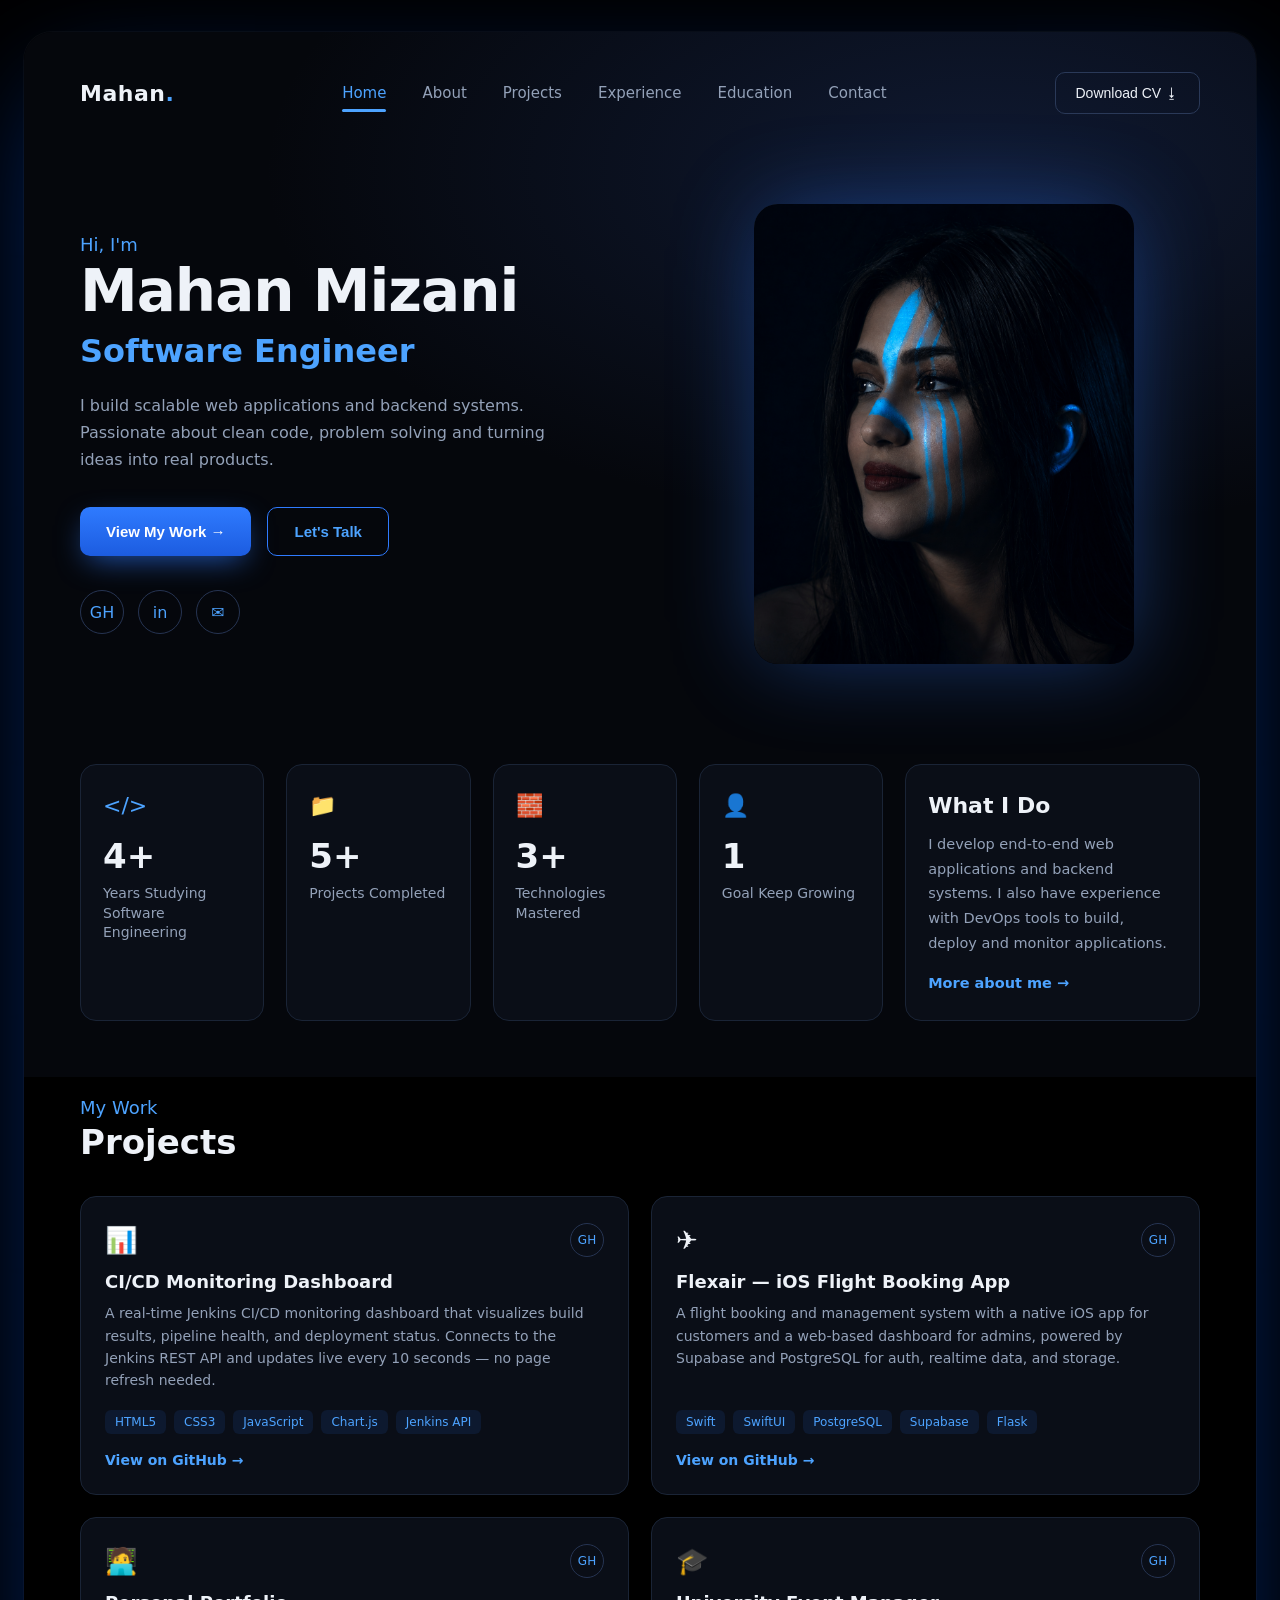
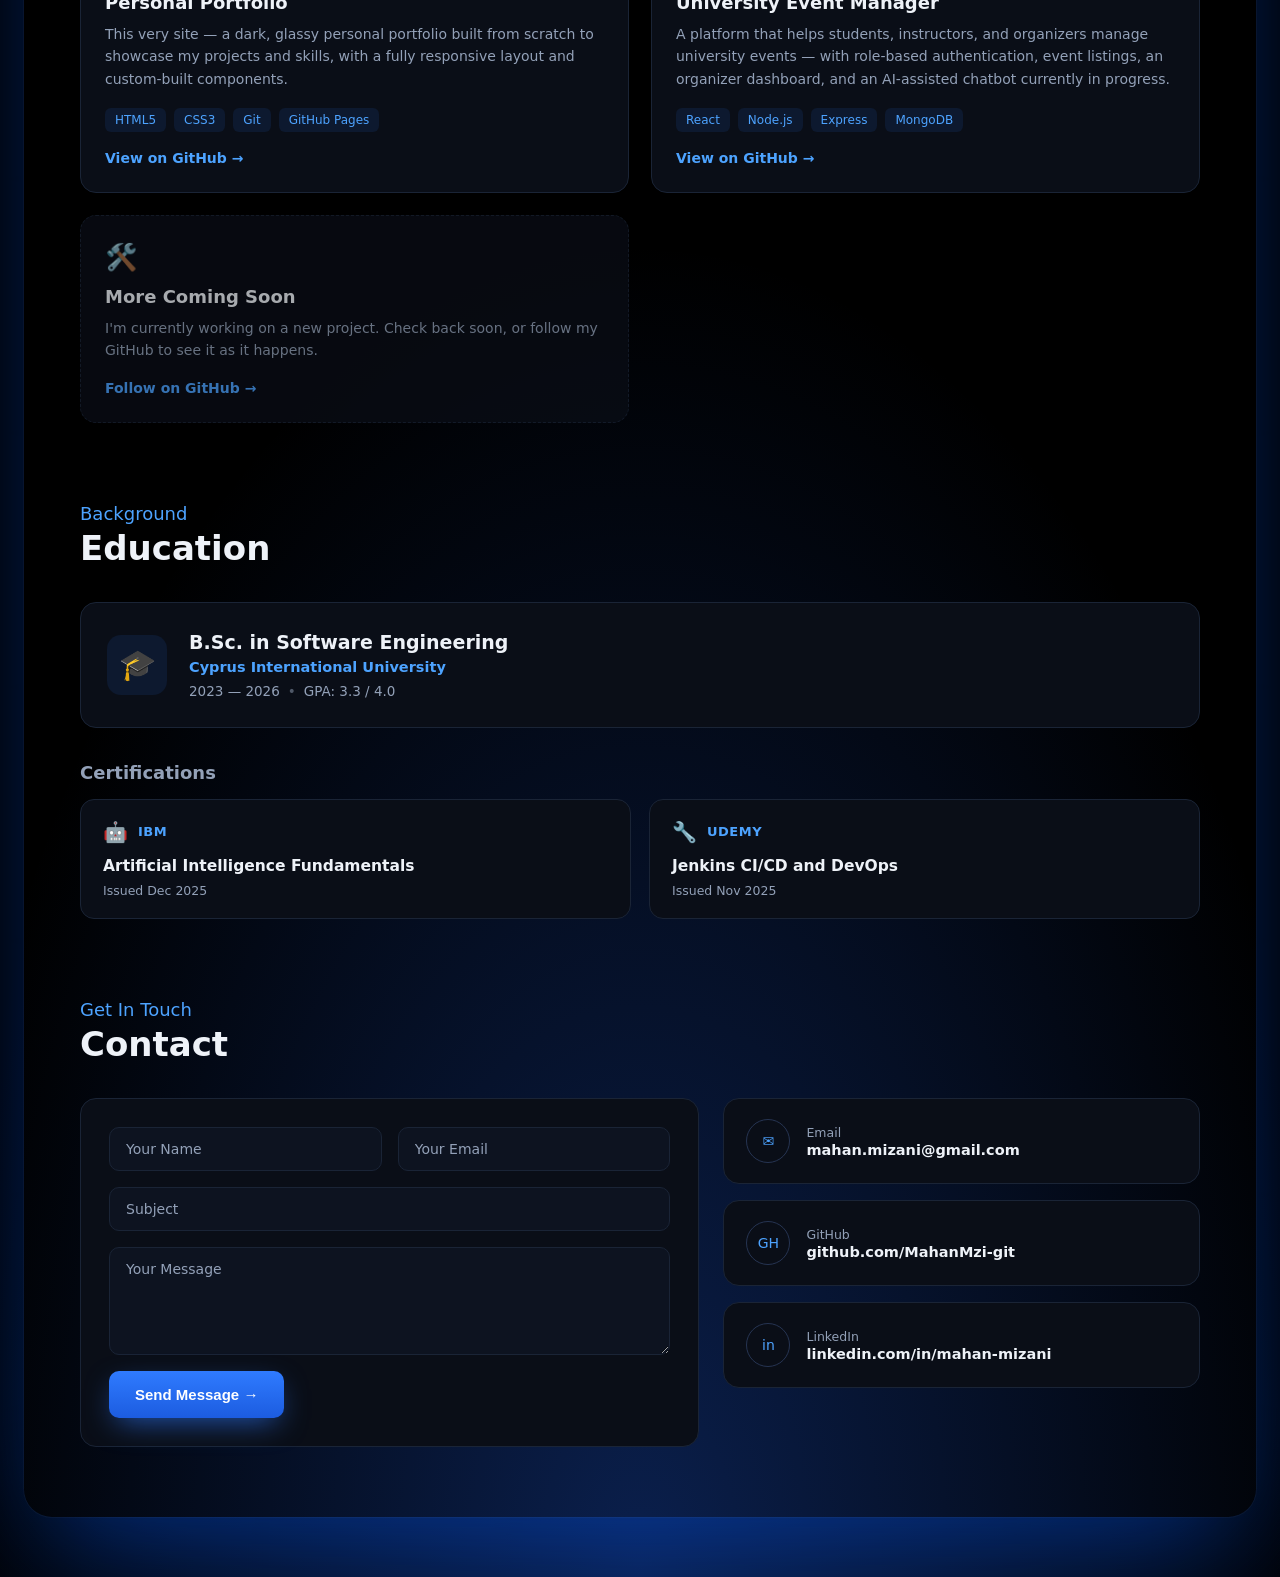
==== index.html @ f5da6cef "add profile pic to hero" ====
<!DOCTYPE html>
<html lang="en" dir="ltr">
<head>
<meta charset="UTF-8">
<meta name="viewport" content="width=device-width, initial-scale=1.0">
<title>Mahan Mizani — Software Engineer</title>
<link rel="stylesheet" href="pfstyle.css"></head>
<body>
  <div class="frame">
    <section class="hero">
      <nav>
        <div class="logo">Mahan<span class="dot">.</span></div>
        <ul class="nav-links">
          <li><a href="#home" class="active">Home</a></li>
          <li><a href="#about">About</a></li>
          <li><a href="#projects">Projects</a></li>
          <li><a href="#experience">Experience</a></li>
          <li><a href="#education">Education</a></li>
          <li><a href="#contact">Contact</a></li>
        </ul>
        <button class="cv-btn">Download CV ⭳</button>
      </nav>

      <div class="hero-grid">
        <div>
          <p class="eyebrow">Hi, I'm</p>
          <h1 class="name">Mahan Mizani</h1>
          <h2 class="role">Software Engineer</h2>
          <p class="intro">I build scalable web applications and backend systems. Passionate about clean code, problem solving and turning ideas into real products.</p>
          <div class="cta-row">
            <button class="btn-primary">View My Work →</button>
            <button class="btn-secondary">Let's Talk</button>
          </div>
          <div class="social-row">
            <a href="#" title="GitHub">GH</a>
            <a href="#" title="LinkedIn">in</a>
            <a href="#" title="Email">✉</a>
          </div>
        </div>

        <div class="portrait-wrap">
          <div class="portrait">
            <img src="mahan-pic.png" alt="Mahan Mizani">
          </div>
        </div>

      </div>
    </section>
    <section class="stats-section">
      <div class="stat-card">
        <div class="stat-icon">&lt;/&gt;</div>
        <div class="stat-number">4+</div>
        <div class="stat-label">Years Studying Software Engineering</div>
      </div>
      <div class="stat-card">
        <div class="stat-icon">📁</div>
        <div class="stat-number">5+</div>
        <div class="stat-label">Projects Completed</div>
      </div>
      <div class="stat-card">
        <div class="stat-icon">🧱</div>
        <div class="stat-number">3+</div>
        <div class="stat-label">Technologies Mastered</div>
      </div>
      <div class="stat-card">
        <div class="stat-icon">👤</div>
        <div class="stat-number">1</div>
        <div class="stat-label">Goal Keep Growing</div>
      </div>
      <div class="what-card">
        <h3>What I Do</h3>
        <p>I develop end-to-end web applications and backend systems. I also have experience with DevOps tools to build, deploy and monitor applications.</p>
        <a href="#about">More about me →</a>
      </div>
    </section>

    <section class="projects-section" id="projects">
      <div class="section-heading">
        <p class="eyebrow">My Work</p>
        <h2>Projects</h2>
      </div>

      <div class="projects-grid">

        <div class="project-card">
          <div class="project-top">
            <span class="project-icon">📊</span>
            <div class="project-links">
              <a href="https://github.com/MahanMzi-git/CI-CD-monitoring-dashboard" target="_blank" title="GitHub Repo">GH</a>
            </div>
          </div>
          <h3>CI/CD Monitoring Dashboard</h3>
          <p>A real-time Jenkins CI/CD monitoring dashboard that visualizes build results, pipeline health, and deployment status. Connects to the Jenkins REST API and updates live every 10 seconds — no page refresh needed.</p>
          <div class="tech-tags">
            <span>HTML5</span>
            <span>CSS3</span>
            <span>JavaScript</span>
            <span>Chart.js</span>
            <span>Jenkins API</span>
          </div>
          <a class="project-link" href="https://github.com/MahanMzi-git/CI-CD-monitoring-dashboard" target="_blank">View on GitHub →</a>
        </div>

        <div class="project-card">
          <div class="project-top">
            <span class="project-icon">✈️</span>
            <div class="project-links">
              <a href="https://github.com/frimoss/flexair-ios" target="_blank" title="GitHub Repo">GH</a>
            </div>
          </div>
          <h3>Flexair — iOS Flight Booking App</h3>
          <p>A flight booking and management system with a native iOS app for customers and a web-based dashboard for admins, powered by Supabase and PostgreSQL for auth, realtime data, and storage.</p>
          <div class="tech-tags">
            <span>Swift</span>
            <span>SwiftUI</span>
            <span>PostgreSQL</span>
            <span>Supabase</span>
            <span>Flask</span>
          </div>
          <a class="project-link" href="https://github.com/frimoss/flexair-ios" target="_blank">View on GitHub →</a>
        </div>

        <div class="project-card">
          <div class="project-top">
            <span class="project-icon">🧑‍💻</span>
            <div class="project-links">
              <a href="https://github.com/MahanMzi-git/portfolio" target="_blank" title="GitHub Repo">GH</a>
            </div>
          </div>
          <h3>Personal Portfolio</h3>
          <p>This very site — a dark, glassy personal portfolio built from scratch to showcase my projects and skills, with a fully responsive layout and custom-built components.</p>
          <div class="tech-tags">
            <span>HTML5</span>
            <span>CSS3</span>
            <span>Git</span>
            <span>GitHub Pages</span>
          </div>
          <a class="project-link" href="https://github.com/MahanMzi-git/portfolio" target="_blank">View on GitHub →</a>
        </div>

        <div class="project-card">
          <div class="project-top">
            <span class="project-icon">🎓</span>
            <div class="project-links">
              <a href="https://github.com/Neginadg/university-event-manager" target="_blank" title="GitHub Repo">GH</a>
            </div>
          </div>
          <h3>University Event Manager</h3>
          <p>A platform that helps students, instructors, and organizers manage university events — with role-based authentication, event listings, an organizer dashboard, and an AI-assisted chatbot currently in progress.</p>
          <div class="tech-tags">
            <span>React</span>
            <span>Node.js</span>
            <span>Express</span>
            <span>MongoDB</span>
          </div>
          <a class="project-link" href="https://github.com/Neginadg/university-event-manager" target="_blank">View on GitHub →</a>
        </div>

        <div class="project-card project-card-empty">
          <div class="project-top">
            <span class="project-icon">🛠️</span>
          </div>
          <h3>More Coming Soon</h3>
          <p>I'm currently working on a new project. Check back soon, or follow my GitHub to see it as it happens.</p>
          <a class="project-link" href="https://github.com/MahanMzi-git" target="_blank">Follow on GitHub →</a>
        </div>

      </div>
    </section>

    <section class="education-section" id="education">
      <div class="section-heading">
        <p class="eyebrow">Background</p>
        <h2>Education</h2>
      </div>

      <div class="edu-degree-card">
        <div class="edu-degree-icon">🎓</div>
        <div class="edu-degree-info">
          <h3>B.Sc. in Software Engineering</h3>
          <p class="edu-school">Cyprus International University</p>
          <div class="edu-meta">
            <span>2023 — 2026</span>
            <span class="edu-dot">•</span>
            <span>GPA: 3.3 / 4.0</span>
          </div>
        </div>
      </div>

      <h3 class="cert-heading">Certifications</h3>
      <div class="cert-grid">

        <a class="cert-card" href="https://www.credly.com/badges/a3f6d63c-a4c2-4672-b93e-69265803012b" target="_blank">
          <div class="cert-top">
            <span class="cert-icon">🤖</span>
            <span class="cert-issuer">IBM</span>
          </div>
          <h4>Artificial Intelligence Fundamentals</h4>
          <p class="cert-date">Issued Dec 2025</p>
        </a>

        <a class="cert-card" href="https://www.udemy.com/certificate/UC-9dd2ca29-bd3f-4abe-a760-454fb350500b/" target="_blank">
          <div class="cert-top">
            <span class="cert-icon">🔧</span>
            <span class="cert-issuer">Udemy</span>
          </div>
          <h4>Jenkins CI/CD and DevOps</h4>
          <p class="cert-date">Issued Nov 2025</p>
        </a>

      </div>
    </section>
    
    <section class="contact-section" id="contact">
      <div class="section-heading">
        <p class="eyebrow">Get In Touch</p>
        <h2>Contact</h2>
      </div>

      <div class="contact-grid">

        <form class="contact-form" action="https://formspree.io/f/myegwyel" method="POST">
          <div class="form-row">
            <input type="text" name="name" placeholder="Your Name" required>
            <input type="email" name="email" placeholder="Your Email" required>
          </div>
          <input type="text" name="subject" placeholder="Subject" required>
          <textarea name="message" rows="5" placeholder="Your Message" required></textarea>
          <button type="submit" class="btn-primary">Send Message →</button>
        </form>

        <div class="contact-info">
          <a class="contact-info-card" href="mailto:mahan.mizani@gmail.com">
            <span class="contact-icon">✉</span>
            <div>
              <p class="contact-label">Email</p>
              <p class="contact-value">mahan.mizani@gmail.com</p>
            </div>
          </a>

          <a class="contact-info-card" href="https://github.com/MahanMzi-git" target="_blank">
            <span class="contact-icon">GH</span>
            <div>
              <p class="contact-label">GitHub</p>
              <p class="contact-value">github.com/MahanMzi-git</p>
            </div>
          </a>

          <a class="contact-info-card" href="https://www.linkedin.com/in/mahan-mizani-180486149" target="_blank">
            <span class="contact-icon">in</span>
            <div>
              <p class="contact-label">LinkedIn</p>
              <p class="contact-value">linkedin.com/in/mahan-mizani</p>
            </div>
          </a>
        </div>

      </div>
    </section>

  </div>
</body>
</html>
---- pfstyle.css ----
:root{
  --bg:#05070c;
  --panel:#0a0e17;
  --panel-border:#1a2436;
  --blue:#2f7bff;
  --blue-bright:#4da3ff;
  --text:#eef2f8;
  --muted:#93a1b8;
}
*{box-sizing:border-box; margin:0; padding:0;}
html,body{background:#000; color:var(--text); font-family:'Segoe UI', system-ui, -apple-system, sans-serif;}

body{
  padding: 32px 24px 60px;
  background: radial-gradient(ellipse 80% 60% at 50% 100%, rgba(30,90,220,0.35), transparent 70%);
}

.frame{
  max-width: 1400px;
  margin: 0 auto;
  border-radius: 28px;
  overflow: hidden;
  box-shadow: 0 0 0 1px rgba(255,255,255,0.03), 0 40px 120px -20px rgba(0, 90, 255, 0.45);
}

.hero{
  background: radial-gradient(1200px 600px at 78% 20%, rgba(35,60,120,0.35), transparent 60%), #05070c;
  position: relative;
  padding: 40px 56px 64px;
}

nav{
  display:flex;
  align-items:center;
  justify-content:space-between;
  margin-bottom: 90px;
  flex-wrap: wrap;
  gap: 20px;
}

.logo{ font-size: 22px; font-weight: 700; letter-spacing: 0.5px; }
.logo .dot{ color: var(--blue-bright); }

.nav-links{
  display:flex;
  gap: 36px;
  list-style:none;
  color: var(--muted);
  font-size: 15px;
}
.nav-links a{
  color: inherit;
  text-decoration:none;
  position:relative;
  padding-bottom: 10px;
  transition: color .2s ease;
}
.nav-links a:hover{ color: var(--text); }
.nav-links a.active{ color: var(--blue-bright); }
.nav-links a.active::after{
  content:"";
  position:absolute;
  left:0; right:0; bottom:0;
  height: 3px;
  border-radius: 2px;
  background: var(--blue-bright);
}

.cv-btn{
  display:flex; align-items:center; gap:8px;
  background: transparent;
  border: 1px solid #2a3958;
  color: var(--text);
  padding: 12px 20px;
  border-radius: 10px;
  font-size: 14px;
  cursor:pointer;
  transition: border-color .2s ease, background .2s ease;
}
.cv-btn:hover{ border-color: var(--blue-bright); background: rgba(47,123,255,0.08); }

.hero-grid{
  display:grid;
  grid-template-columns: 1.05fr 0.95fr;
  align-items:center;
  gap: 40px;
}

.eyebrow{ color: var(--blue-bright); font-size: 18px; margin-bottom: 6px; }
h1.name{ font-size: clamp(38px, 5vw, 58px); font-weight: 800; line-height: 1.05; margin-bottom: 10px; letter-spacing: -1px; }
h2.role{ font-size: clamp(24px, 3vw, 32px); font-weight: 700; color: var(--blue-bright); margin-bottom: 22px; }
p.intro{ color: var(--muted); font-size: 16px; line-height: 1.7; max-width: 480px; margin-bottom: 34px; }

.cta-row{ display:flex; gap: 16px; margin-bottom: 34px; flex-wrap: wrap; }
.btn-primary{
  display:flex; align-items:center; gap:10px;
  background: linear-gradient(180deg, #2f7bff, #1c5ce0);
  color:#fff; border:none; padding: 15px 26px; border-radius: 10px;
  font-size: 15px; font-weight:600; cursor:pointer;
  box-shadow: 0 10px 30px -8px rgba(47,123,255,0.7);
  transition: transform .15s ease;
}
.btn-primary:hover{ transform: translateY(-2px); }
.btn-secondary{
  background: transparent; border: 1px solid var(--blue); color: var(--blue-bright);
  padding: 15px 26px; border-radius: 10px; font-size: 15px; font-weight:600; cursor:pointer;
  transition: background .2s ease;
}
.btn-secondary:hover{ background: rgba(47,123,255,0.08); }

.social-row{ display:flex; gap:14px; }
.social-row a{
  width: 44px; height:44px; border-radius:50%;
  border: 1px solid #263452; display:flex; align-items:center; justify-content:center;
  color: var(--blue-bright); text-decoration:none;
  transition: border-color .2s ease, background .2s ease;
}
.social-row a:hover{ border-color: var(--blue-bright); background: rgba(47,123,255,0.1); }

.portrait-wrap{
  position:relative;
  display:flex; justify-content:center; align-items:center;
  min-height: 460px;
}
.portrait{
  position:relative;
  width: 380px; height: 460px; border-radius: 24px;
  background:
    radial-gradient(circle at 32% 30%, rgba(60,90,140,0.5), transparent 55%),
    linear-gradient(160deg, #10151f, #05070c 70%);
  overflow:hidden;
  box-shadow: 0 0 90px -10px rgba(47,123,255,0.45);
}

.neon-lines{ position:absolute; inset:0; }
.neon-lines span{
  position:absolute;
  background: var(--blue-bright);
  filter: drop-shadow(0 0 6px var(--blue-bright)) drop-shadow(0 0 14px rgba(77,163,255,0.8));
  border-radius: 3px;
  opacity:.95;
}
.neon-lines span:nth-child(1){ left:44%; top:16%; width:4px; height:230px; transform:rotate(4deg); }
.neon-lines span:nth-child(2){ left:50%; top:20%; width:3px; height:200px; transform:rotate(3deg); }
.neon-lines span:nth-child(3){ left:56%; top:24%; width:3px; height:170px; transform:rotate(2deg); }
.neon-lines span:nth-child(4){ left:30%; top:44%; width:5px; height:70px; transform:rotate(-30deg); border-radius: 6px; }
.neon-lines span:nth-child(5){ left:76%; top:34%; width:3px; height:90px; transform:rotate(6deg); }

.portrait-caption{
  position:absolute;
  bottom: 14px; left:14px; right:14px;
  font-size: 11px;
  color: var(--muted);
  text-align:center;
  opacity:.55;
}

.stats-section{
  background: #05070c;
  padding: 36px 56px 56px;
  display:grid;
  grid-template-columns: repeat(4, 1fr) 1.6fr;
  gap: 22px;
}
.stat-card, .what-card{
  background: var(--panel);
  border: 1px solid var(--panel-border);
  border-radius: 16px;
  padding: 28px 22px;
}
.stat-card{ text-align:left; }
.stat-icon{ color: var(--blue-bright); margin-bottom: 18px; font-size: 22px; }
.stat-number{ font-size: 34px; font-weight: 800; margin-bottom: 8px; }
.stat-label{ color: var(--muted); font-size: 14px; line-height: 1.4; }
.what-card h3{ font-size: 22px; margin-bottom: 14px; }
.what-card p{ color: var(--muted); font-size: 14.5px; line-height: 1.7; margin-bottom: 18px; }
.what-card a{ color: var(--blue-bright); text-decoration:none; font-size: 14.5px; font-weight:600; }

@media (max-width: 1000px){
  .stats-section{ grid-template-columns: repeat(2,1fr); }
}
@media (max-width: 560px){
  .stats-section{ grid-template-columns: 1fr 1fr; padding: 28px 20px 40px; }
}

.projects-section{
  padding: 20px 56px 60px;
}
.section-heading{ margin-bottom: 34px; }
.section-heading h2{ font-size: clamp(26px, 3vw, 34px); font-weight: 800; }
.section-heading .eyebrow{ margin-bottom: 4px; }

.projects-grid{
  display:grid;
  grid-template-columns: repeat(2, 1fr);
  gap: 22px;
}
.project-card{
  background: var(--panel);
  border: 1px solid var(--panel-border);
  border-radius: 16px;
  padding: 26px 24px;
  display:flex;
  flex-direction:column;
  transition: border-color .2s ease, transform .2s ease;
}
.project-card:hover{ border-color: var(--blue-bright); transform: translateY(-3px); }

.project-top{
  display:flex;
  align-items:center;
  justify-content:space-between;
  margin-bottom: 14px;
}
.project-icon{ font-size: 26px; }
.project-links a{
  width: 34px; height:34px; border-radius:50%;
  border: 1px solid #263452; display:flex; align-items:center; justify-content:center;
  color: var(--blue-bright); text-decoration:none; font-size: 12px;
  transition: border-color .2s ease, background .2s ease;
}
.project-links a:hover{ border-color: var(--blue-bright); background: rgba(47,123,255,0.1); }

.project-card h3{ font-size: 18px; margin-bottom: 10px; }
.project-card p{ color: var(--muted); font-size: 14px; line-height: 1.6; margin-bottom: 18px; flex-grow:1; }

.tech-tags{ display:flex; flex-wrap:wrap; gap:8px; margin-bottom: 18px; }
.tech-tags span{
  background: rgba(47,123,255,0.1);
  color: var(--blue-bright);
  font-size: 12px;
  padding: 5px 10px;
  border-radius: 6px;
}

.project-link{
  color: var(--blue-bright);
  text-decoration:none;
  font-size: 14px;
  font-weight:600;
}

.project-card-empty{
  align-items:flex-start;
  justify-content:center;
  border-style: dashed;
  opacity: .7;
}

@media (max-width: 1000px){
  .projects-grid{ grid-template-columns: 1fr; }
  .projects-section{ padding: 20px 20px 40px; }
}

.education-section{
  padding: 20px 56px 60px;
}

.edu-degree-card{
  background: var(--panel);
  border: 1px solid var(--panel-border);
  border-radius: 16px;
  padding: 28px 26px;
  display:flex;
  align-items:center;
  gap: 22px;
  margin-bottom: 34px;
  transition: border-color .2s ease;
}
.edu-degree-card:hover{ border-color: var(--blue-bright); }
.edu-degree-icon{
  font-size: 30px;
  width: 60px; height:60px;
  border-radius: 14px;
  background: rgba(47,123,255,0.1);
  display:flex; align-items:center; justify-content:center;
  flex-shrink:0;
}
.edu-degree-info h3{ font-size: 19px; margin-bottom: 6px; }
.edu-school{ color: var(--blue-bright); font-size: 14.5px; font-weight:600; margin-bottom: 8px; }
.edu-meta{ color: var(--muted); font-size: 13.5px; display:flex; align-items:center; gap:8px; }
.edu-dot{ opacity:.5; }

.cert-heading{ font-size: 18px; margin-bottom: 16px; color: var(--muted); font-weight:600; }

.cert-grid{
  display:grid;
  grid-template-columns: repeat(2, 1fr);
  gap: 18px;
}
.cert-card{
  background: var(--panel);
  border: 1px solid var(--panel-border);
  border-radius: 14px;
  padding: 20px 22px;
  text-decoration:none;
  color: var(--text);
  display:block;
  transition: border-color .2s ease, transform .2s ease;
}
.cert-card:hover{ border-color: var(--blue-bright); transform: translateY(-2px); }
.cert-top{ display:flex; align-items:center; gap:10px; margin-bottom: 12px; }
.cert-icon{ font-size: 20px; }
.cert-issuer{ color: var(--blue-bright); font-size: 13px; font-weight:700; text-transform:uppercase; letter-spacing: 0.5px; }
.cert-card h4{ font-size: 15.5px; margin-bottom: 6px; line-height:1.4; }
.cert-date{ color: var(--muted); font-size: 12.5px; }

@media (max-width: 1000px){
  .education-section{ padding: 20px 20px 40px; }
  .cert-grid{ grid-template-columns: 1fr; }
  .edu-degree-card{ flex-direction:column; text-align:center; }
}

.contact-section{
  padding: 20px 56px 70px;
}

.contact-grid{
  display:grid;
  grid-template-columns: 1.3fr 1fr;
  gap: 24px;
}

.contact-form{
  background: var(--panel);
  border: 1px solid var(--panel-border);
  border-radius: 16px;
  padding: 28px;
  display:flex;
  flex-direction:column;
  gap: 16px;
}
.form-row{ display:flex; gap: 16px; }
.contact-form input,
.contact-form textarea{
  width: 100%;
  background: #0d1320;
  border: 1px solid var(--panel-border);
  border-radius: 10px;
  padding: 13px 16px;
  color: var(--text);
  font-family: inherit;
  font-size: 14px;
  outline: none;
  transition: border-color .2s ease;
}
.contact-form input::placeholder,
.contact-form textarea::placeholder{ color: var(--muted); }
.contact-form input:focus,
.contact-form textarea:focus{ border-color: var(--blue-bright); }
.contact-form textarea{ resize: vertical; }
.contact-form .btn-primary{ align-self:flex-start; border:none; }

.contact-info{
  display:flex;
  flex-direction:column;
  gap: 16px;
}
.contact-info-card{
  background: var(--panel);
  border: 1px solid var(--panel-border);
  border-radius: 16px;
  padding: 20px 22px;
  display:flex;
  align-items:center;
  gap: 16px;
  text-decoration:none;
  color: var(--text);
  transition: border-color .2s ease, transform .2s ease;
}
.contact-info-card:hover{ border-color: var(--blue-bright); transform: translateY(-2px); }
.contact-icon{
  width: 44px; height:44px;
  border-radius:50%;
  border: 1px solid #263452;
  display:flex; align-items:center; justify-content:center;
  color: var(--blue-bright);
  font-size: 14px;
  flex-shrink:0;
}
.contact-label{ color: var(--muted); font-size: 12.5px; margin-bottom: 2px; }
.contact-value{ font-size: 14.5px; font-weight:600; }

@media (max-width: 1000px){
  .contact-section{ padding: 20px 20px 50px; }
  .contact-grid{ grid-template-columns: 1fr; }
  .form-row{ flex-direction:column; }
}

.portrait img{
  width: 100%;
  height: 100%;
  object-fit: cover;
  border-radius: 24px;
}
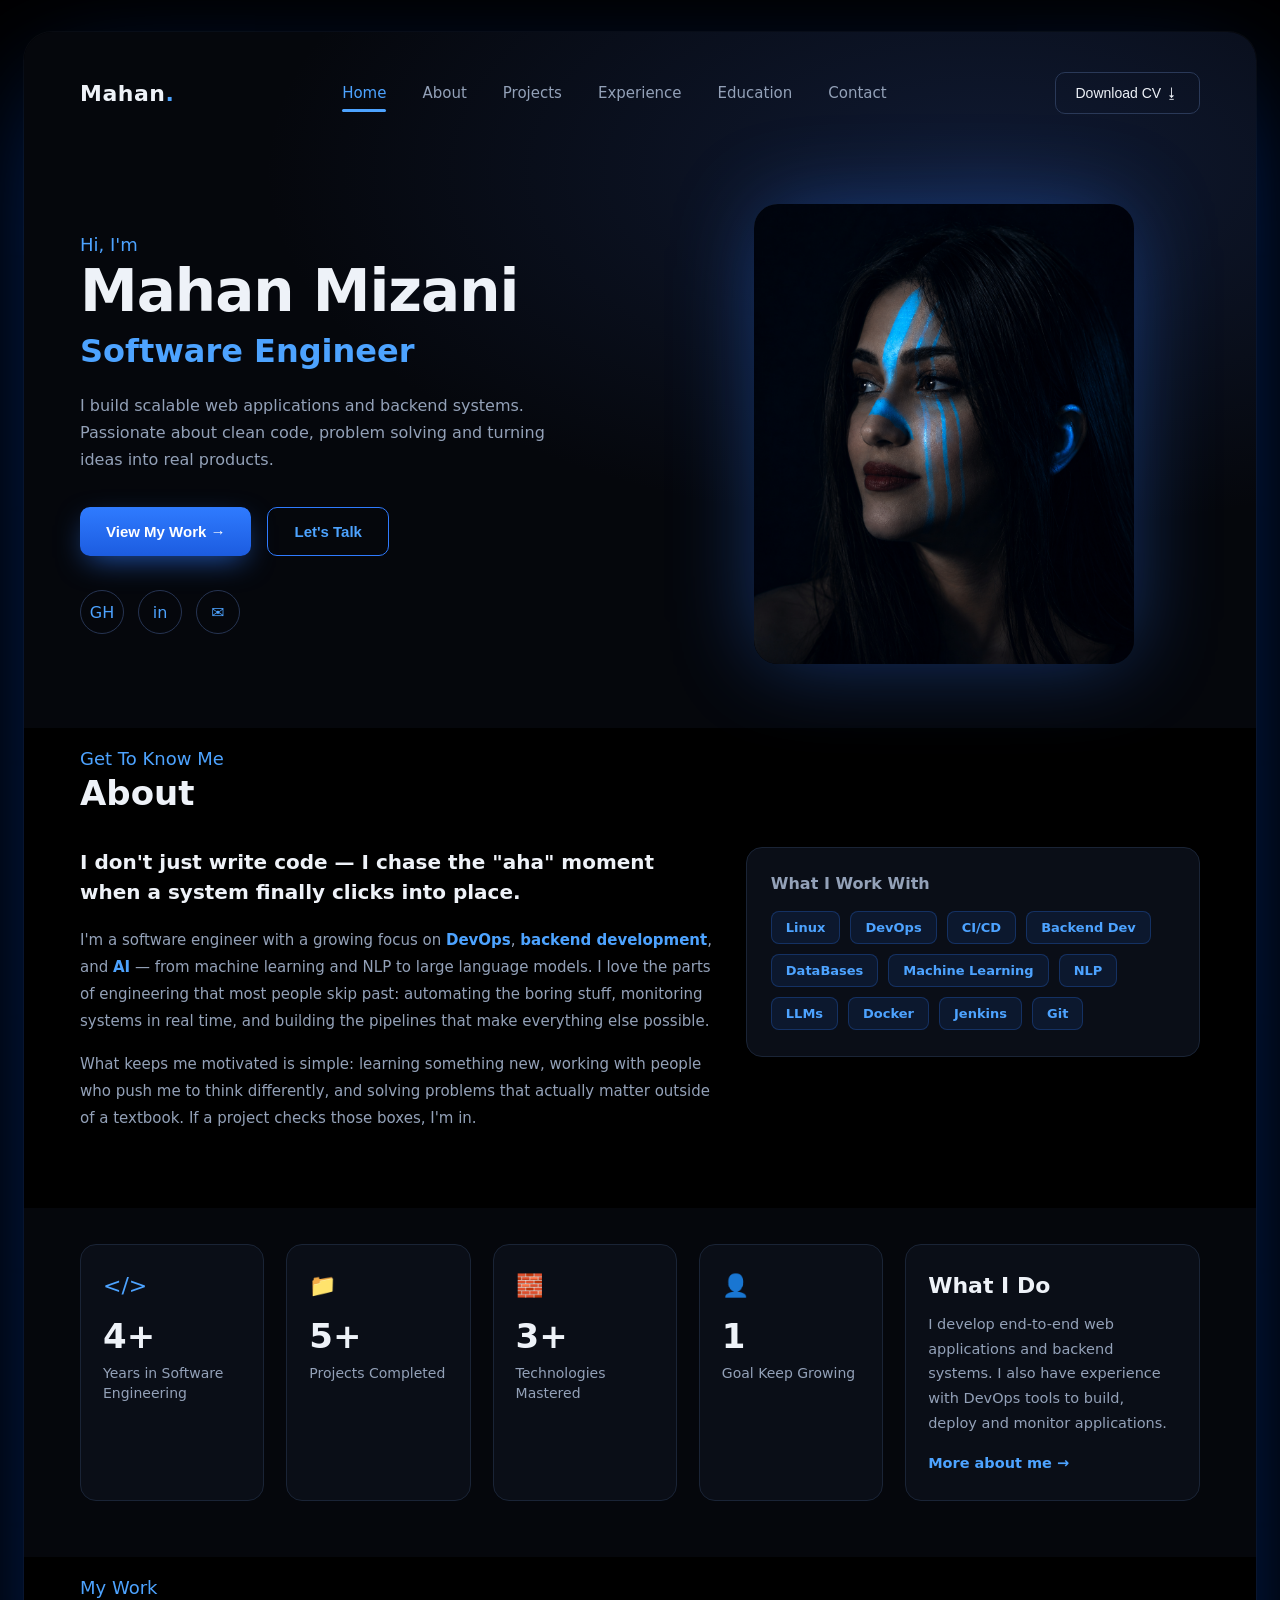
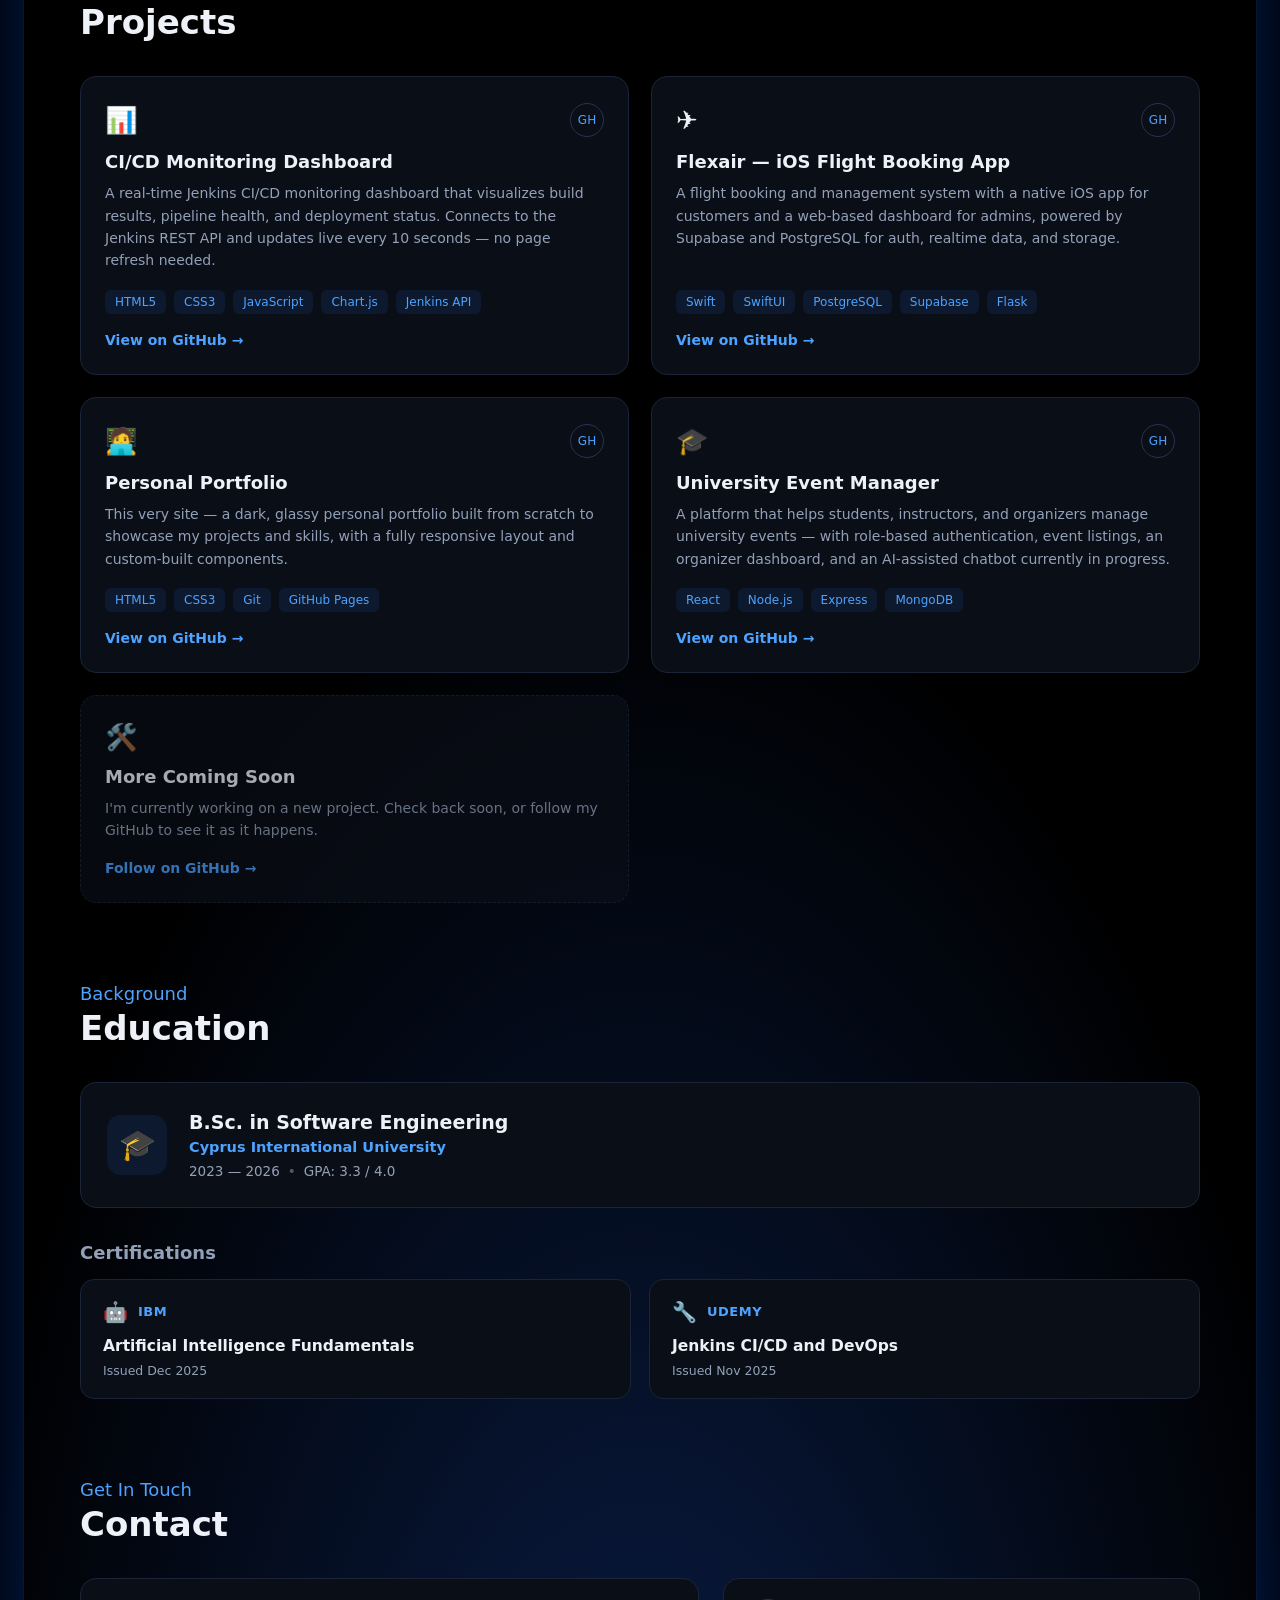
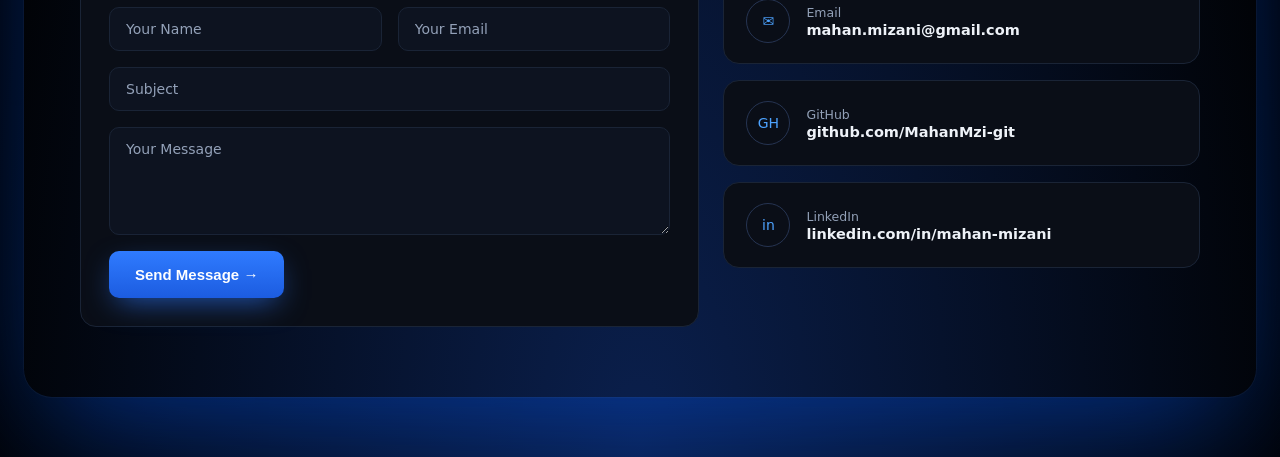
==== commit 813b1eaf: "Add about section with intro and skills" ====
--- a/index.html
+++ b/index.html
@@ -43,14 +43,46 @@
             <img src="mahan-pic.png" alt="Mahan Mizani">
           </div>
         </div>
-
-      </div>
-    </section>
+      </div>
+    </section>
+
+    <section class="about-section" id="about">
+      <div class="section-heading">
+        <p class="eyebrow">Get To Know Me</p>
+        <h2>About</h2>
+      </div>
+
+      <div class="about-grid">
+        <div class="about-text">
+          <p class="about-lead">I don't just write code — I chase the "aha" moment when a system finally clicks into place.</p>
+          <p>I'm a software engineer with a growing focus on <strong>DevOps</strong>, <strong>backend development</strong>, and <strong>AI</strong> — from machine learning and NLP to large language models. I love the parts of engineering that most people skip past: automating the boring stuff, monitoring systems in real time, and building the pipelines that make everything else possible.</p>
+          <p>What keeps me motivated is simple: learning something new, working with people who push me to think differently, and solving problems that actually matter outside of a textbook. If a project checks those boxes, I'm in.</p>
+        </div>
+
+        <div class="about-skills">
+          <h3>What I Work With</h3>
+          <div class="skills-grid">
+            <div class="skill-tag">Linux</div>
+            <div class="skill-tag">DevOps</div>
+            <div class="skill-tag">CI/CD</div>
+            <div class="skill-tag">Backend Dev</div>
+            <div class="skill-tag">DataBases</div>
+            <div class="skill-tag">Machine Learning</div>
+            <div class="skill-tag">NLP</div>
+            <div class="skill-tag">LLMs</div>
+            <div class="skill-tag">Docker</div>
+            <div class="skill-tag">Jenkins</div>
+            <div class="skill-tag">Git</div>
+          </div>
+        </div>
+      </div>
+    </section>
+
     <section class="stats-section">
       <div class="stat-card">
         <div class="stat-icon">&lt;/&gt;</div>
         <div class="stat-number">4+</div>
-        <div class="stat-label">Years Studying Software Engineering</div>
+        <div class="stat-label">Years in Software Engineering</div>
       </div>
       <div class="stat-card">
         <div class="stat-icon">📁</div>
--- a/pfstyle.css
+++ b/pfstyle.css
@@ -392,4 +392,54 @@
   height: 100%;
   object-fit: cover;
   border-radius: 24px;
+}
+
+.about-section{
+  padding: 20px 56px 60px;
+}
+
+.about-grid{
+  display:grid;
+  grid-template-columns: 1.4fr 1fr;
+  gap: 30px;
+  align-items:start;
+}
+
+.about-text .about-lead{
+  font-size: 20px;
+  font-weight: 700;
+  color: var(--text);
+  line-height: 1.5;
+  margin-bottom: 20px;
+}
+.about-text p{
+  color: var(--muted);
+  font-size: 15px;
+  line-height: 1.8;
+  margin-bottom: 16px;
+}
+.about-text strong{ color: var(--blue-bright); font-weight: 600; }
+
+.about-skills{
+  background: var(--panel);
+  border: 1px solid var(--panel-border);
+  border-radius: 16px;
+  padding: 26px 24px;
+}
+.about-skills h3{ font-size: 16px; margin-bottom: 18px; color: var(--muted); font-weight:600; }
+
+.skills-grid{ display:flex; flex-wrap:wrap; gap:10px; }
+.skill-tag{
+  background: rgba(47,123,255,0.1);
+  border: 1px solid rgba(47,123,255,0.25);
+  color: var(--blue-bright);
+  font-size: 13px;
+  font-weight: 600;
+  padding: 8px 14px;
+  border-radius: 8px;
+}
+
+@media (max-width: 1000px){
+  .about-section{ padding: 20px 20px 40px; }
+  .about-grid{ grid-template-columns: 1fr; }
 }
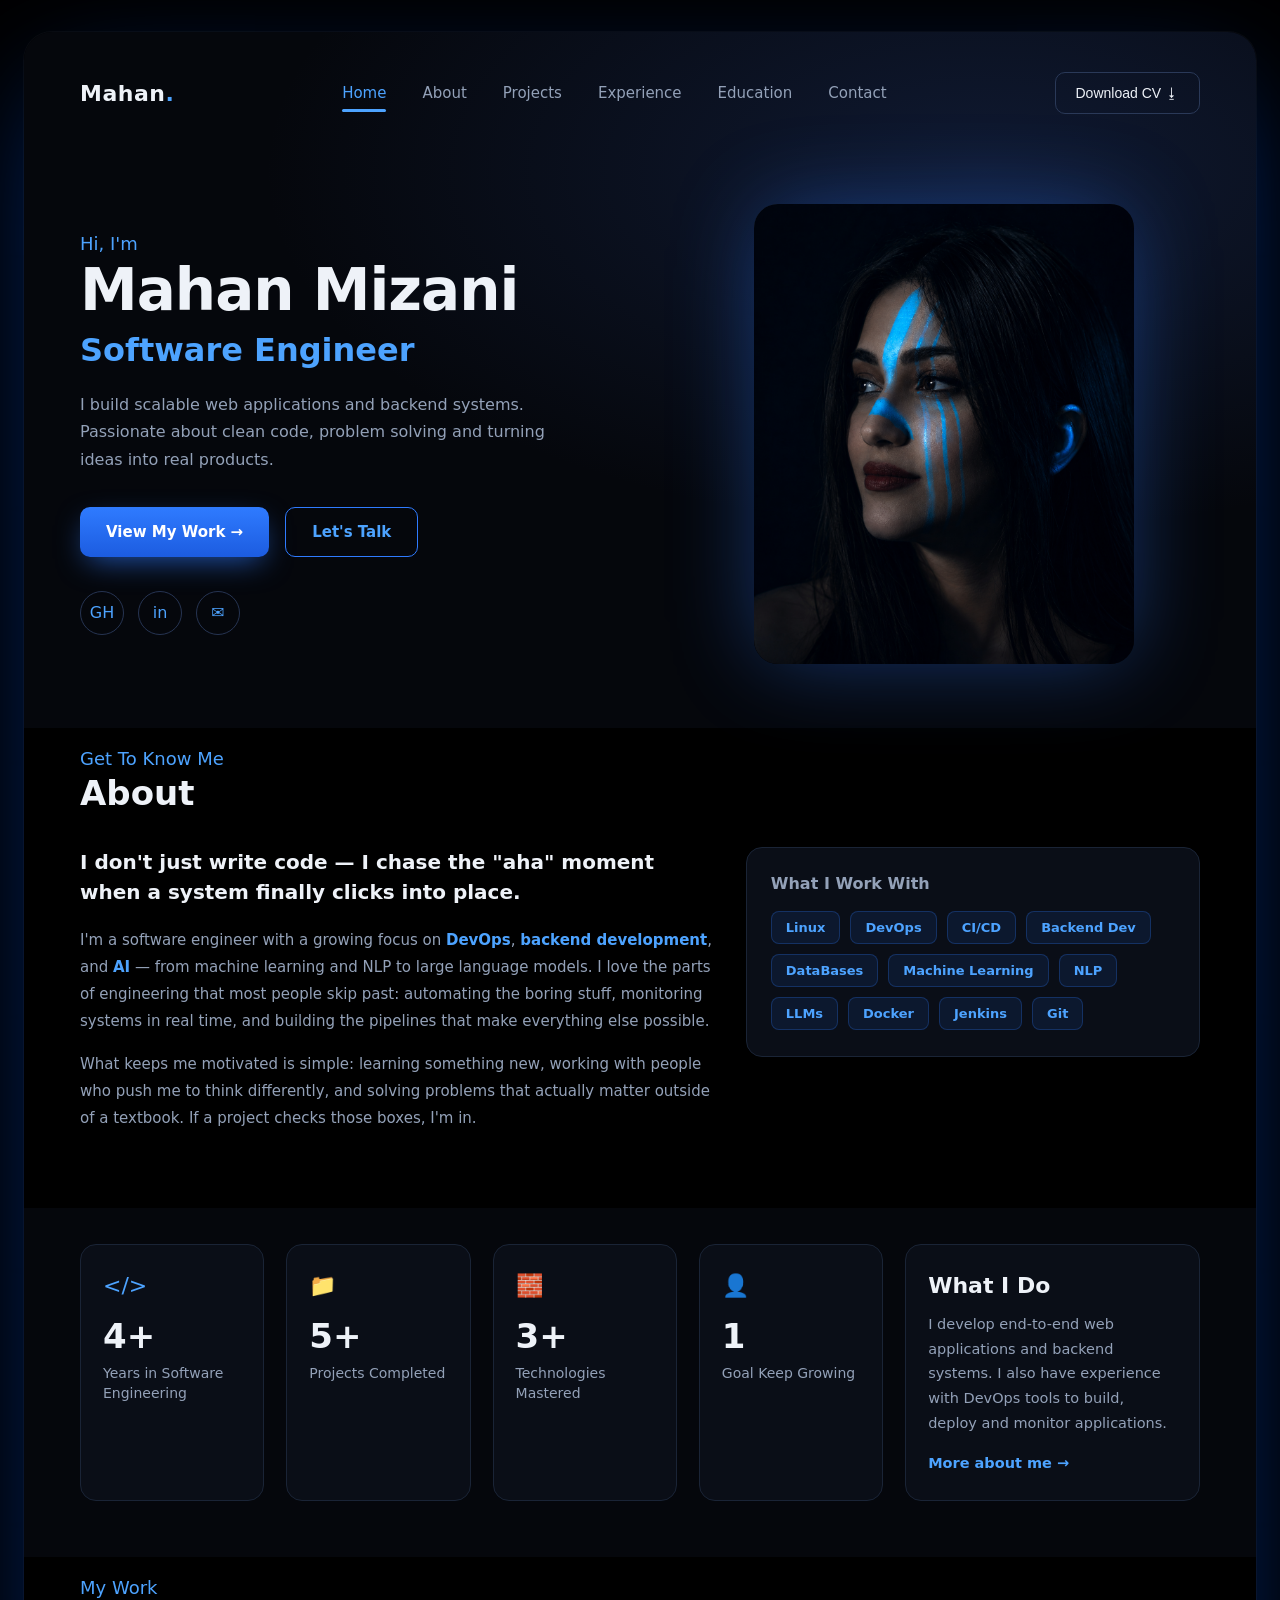
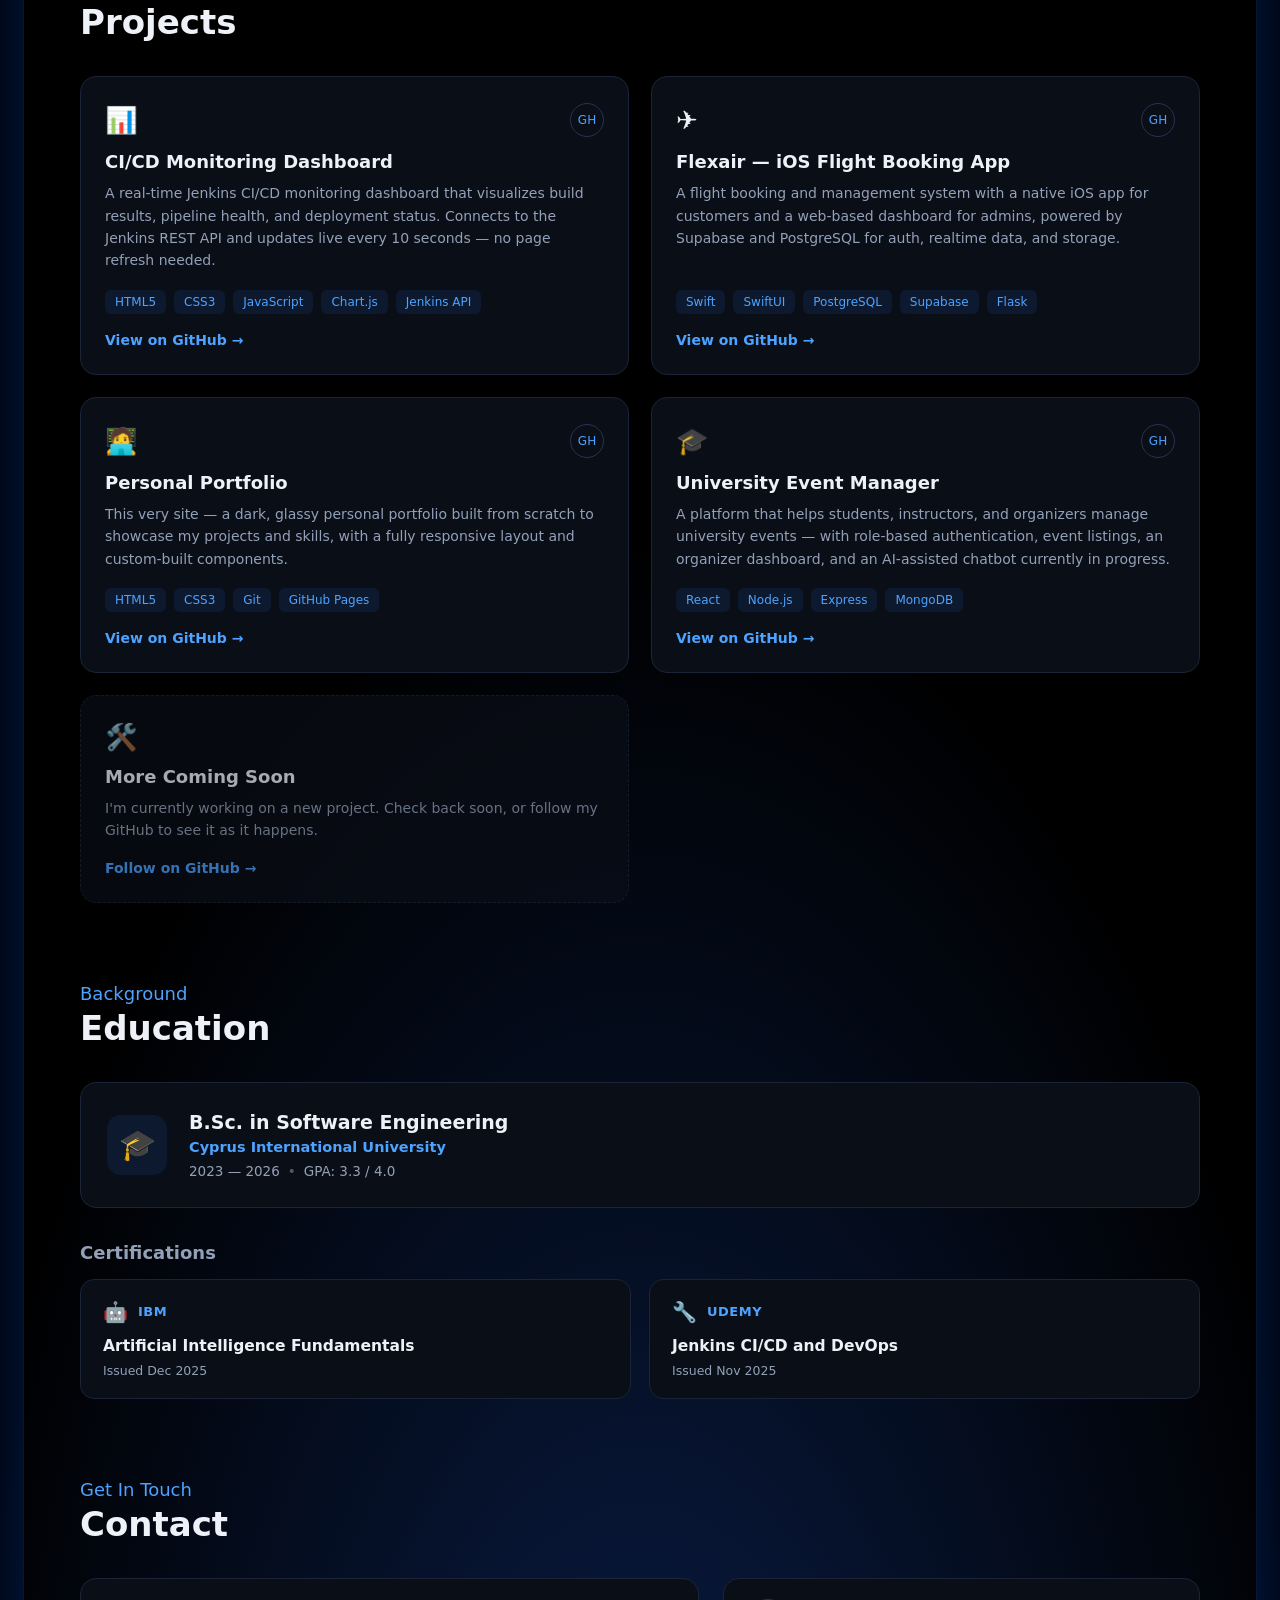
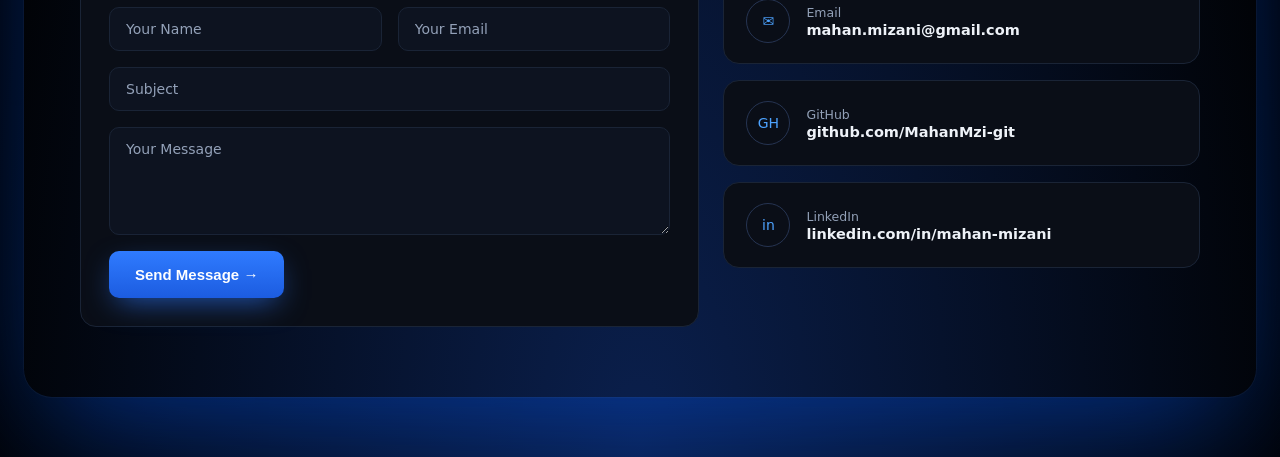
==== commit 63c7af67: "fixing buttons" ====
--- a/index.html
+++ b/index.html
@@ -28,8 +28,8 @@
           <h2 class="role">Software Engineer</h2>
           <p class="intro">I build scalable web applications and backend systems. Passionate about clean code, problem solving and turning ideas into real products.</p>
           <div class="cta-row">
-            <button class="btn-primary">View My Work →</button>
-            <button class="btn-secondary">Let's Talk</button>
+            <a href="#projects" class="btn-primary">View My Work →</a>
+            <a href="#contact" class="btn-secondary">Let's Talk</a>
           </div>
           <div class="social-row">
             <a href="#" title="GitHub">GH</a>
@@ -43,6 +43,7 @@
             <img src="mahan-pic.png" alt="Mahan Mizani">
           </div>
         </div>
+
       </div>
     </section>
 
--- a/pfstyle.css
+++ b/pfstyle.css
@@ -92,6 +92,7 @@
 p.intro{ color: var(--muted); font-size: 16px; line-height: 1.7; max-width: 480px; margin-bottom: 34px; }
 
 .cta-row{ display:flex; gap: 16px; margin-bottom: 34px; flex-wrap: wrap; }
+
 .btn-primary{
   display:flex; align-items:center; gap:10px;
   background: linear-gradient(180deg, #2f7bff, #1c5ce0);
@@ -106,6 +107,13 @@
   padding: 15px 26px; border-radius: 10px; font-size: 15px; font-weight:600; cursor:pointer;
   transition: background .2s ease;
 }
+
+.btn-primary,
+.btn-secondary{
+  text-decoration: none;
+}
+
+
 .btn-secondary:hover{ background: rgba(47,123,255,0.08); }
 
 .social-row{ display:flex; gap:14px; }
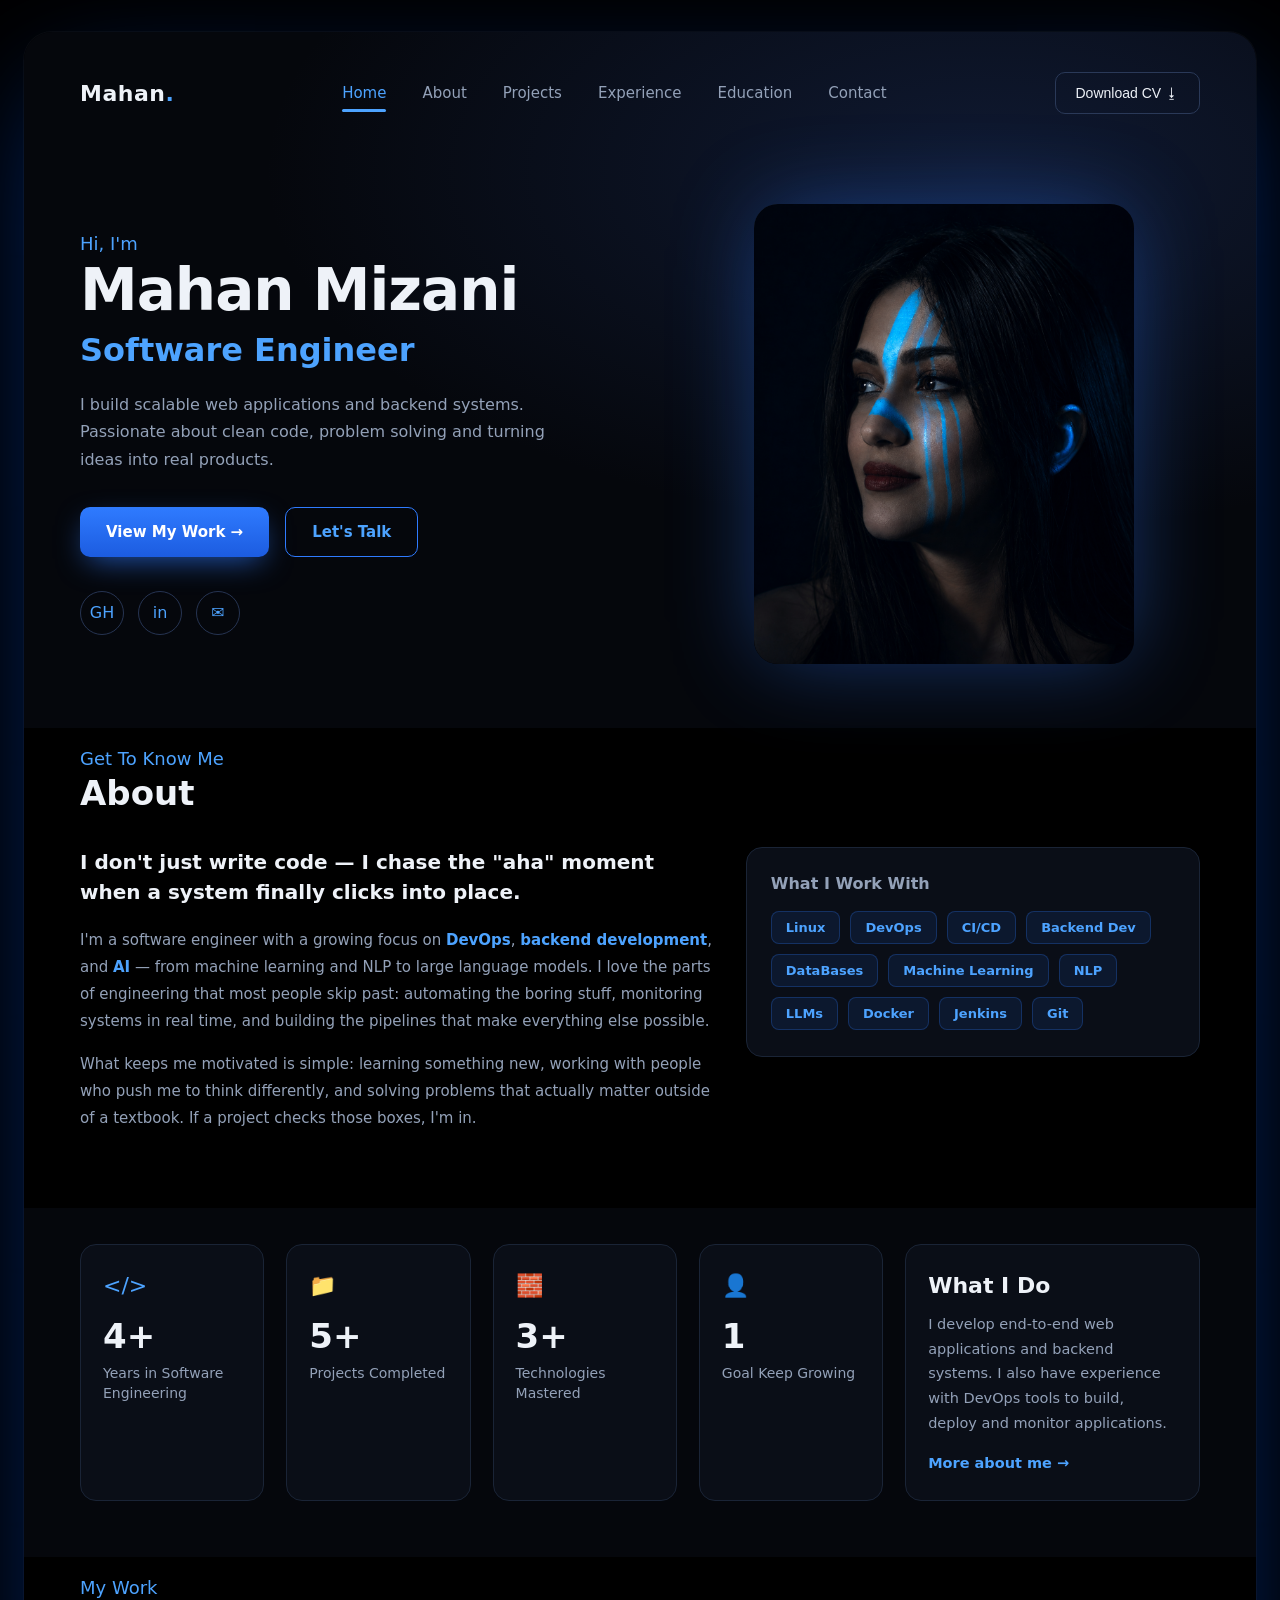
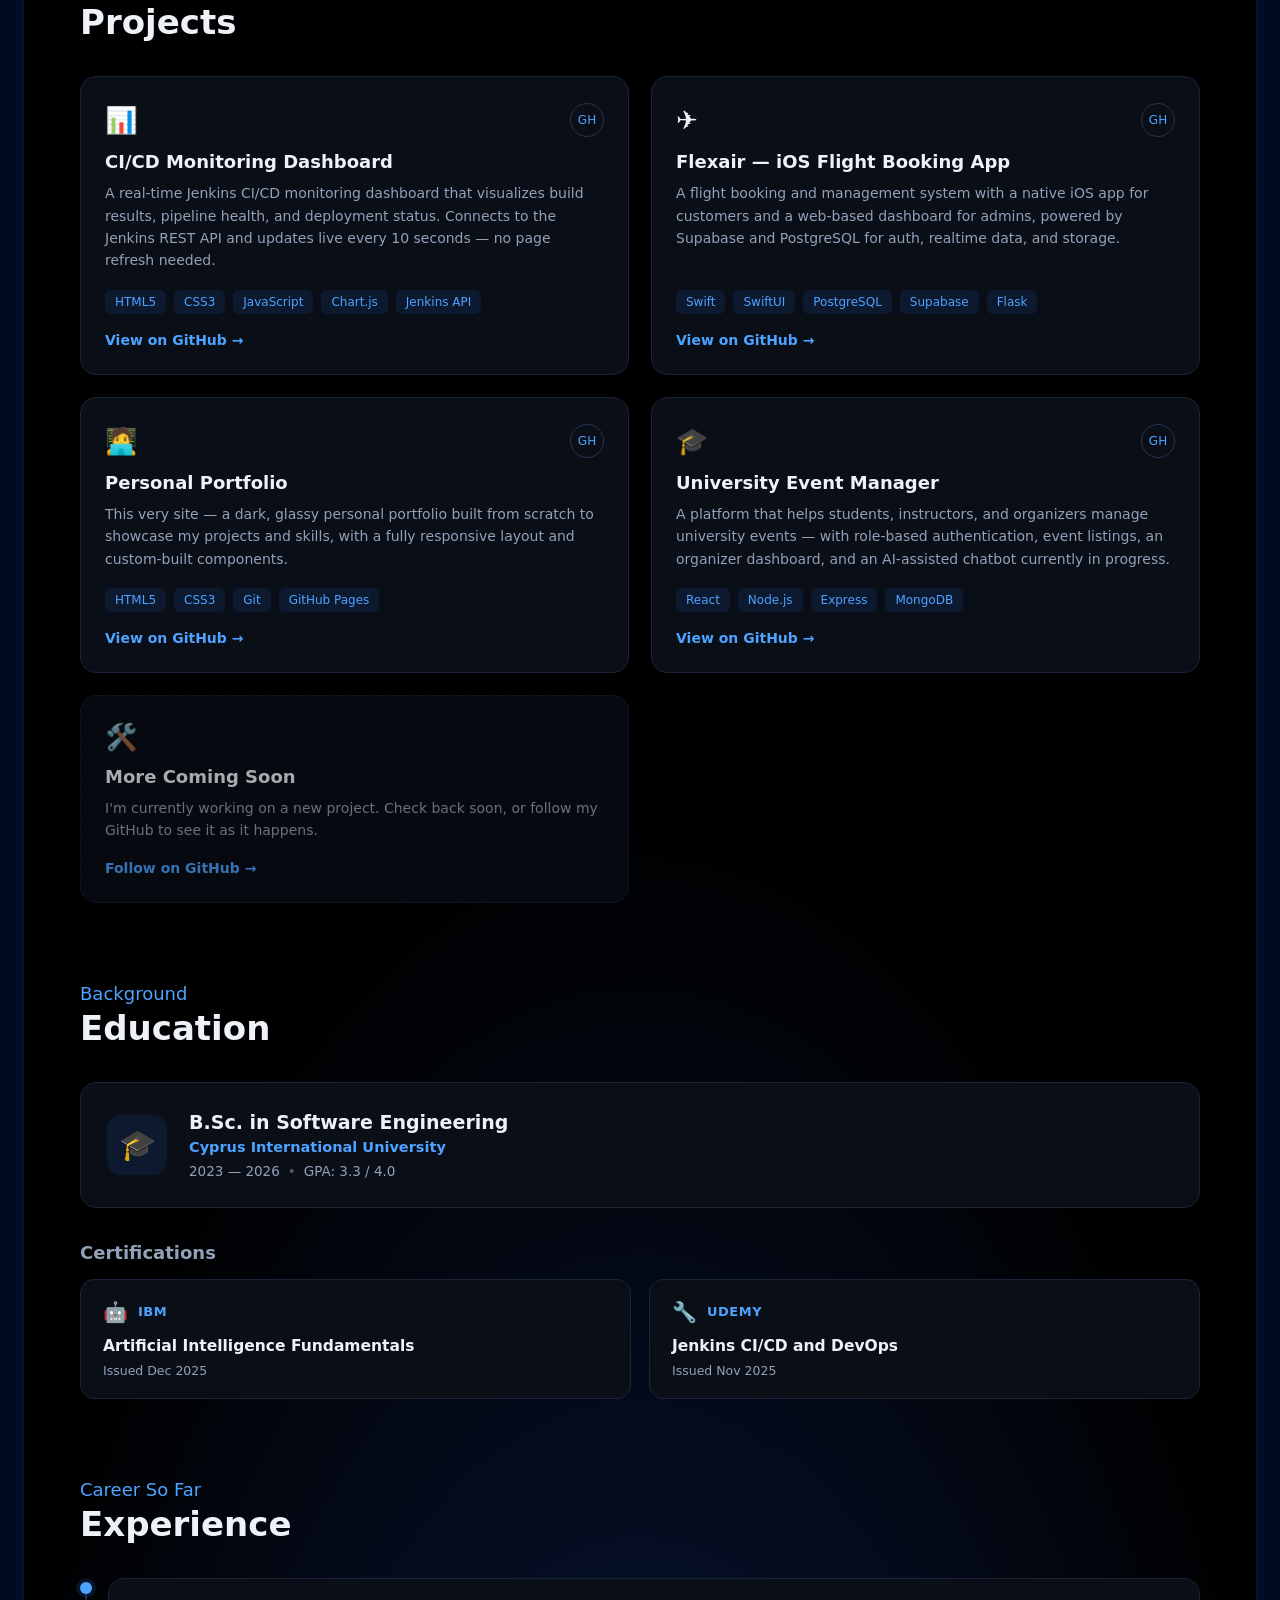
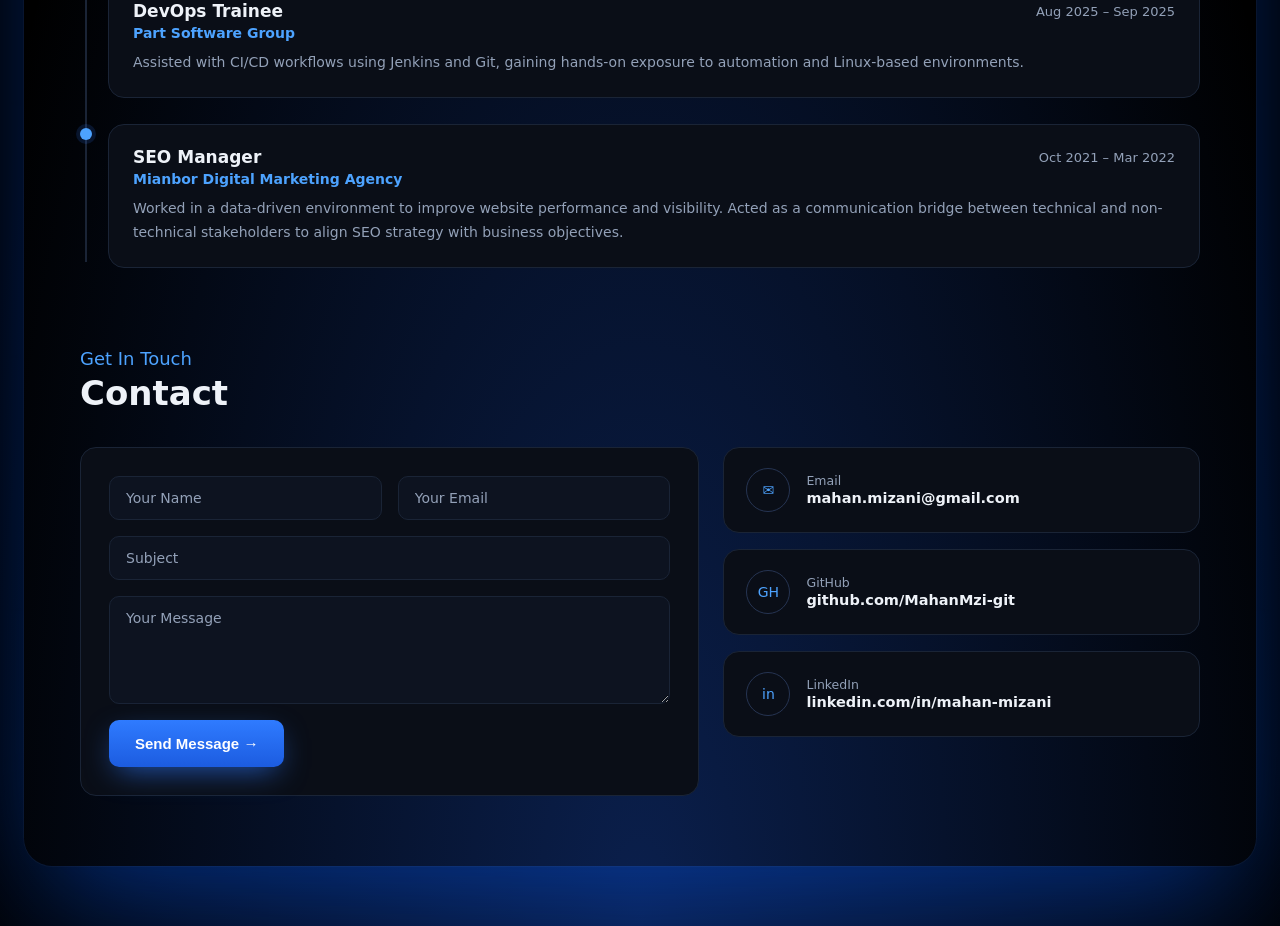
==== commit 6aad8056: "adding exp" ====
--- a/index.html
+++ b/index.html
@@ -243,6 +243,41 @@
 
       </div>
     </section>
+
+    <section class="experience-section" id="experience">
+      <div class="section-heading">
+        <p class="eyebrow">Career So Far</p>
+        <h2>Experience</h2>
+      </div>
+
+      <div class="timeline">
+
+        <div class="timeline-item">
+          <div class="timeline-dot"></div>
+          <div class="timeline-content">
+            <div class="timeline-top">
+              <h3>DevOps Trainee</h3>
+              <span class="timeline-date">Aug 2025 – Sep 2025</span>
+            </div>
+            <p class="timeline-company">Part Software Group</p>
+            <p class="timeline-desc">Assisted with CI/CD workflows using Jenkins and Git, gaining hands-on exposure to automation and Linux-based environments.</p>
+          </div>
+        </div>
+
+        <div class="timeline-item">
+          <div class="timeline-dot"></div>
+          <div class="timeline-content">
+            <div class="timeline-top">
+              <h3>SEO Manager</h3>
+              <span class="timeline-date">Oct 2021 – Mar 2022</span>
+            </div>
+            <p class="timeline-company">Mianbor Digital Marketing Agency</p>
+            <p class="timeline-desc">Worked in a data-driven environment to improve website performance and visibility. Acted as a communication bridge between technical and non-technical stakeholders to align SEO strategy with business objectives.</p>
+          </div>
+        </div>
+
+      </div>
+    </section>
     
     <section class="contact-section" id="contact">
       <div class="section-heading">
--- a/pfstyle.css
+++ b/pfstyle.css
@@ -450,4 +450,66 @@
 @media (max-width: 1000px){
   .about-section{ padding: 20px 20px 40px; }
   .about-grid{ grid-template-columns: 1fr; }
+}
+
+.experience-section{
+  padding: 20px 56px 60px;
+}
+
+.timeline{
+  position: relative;
+  padding-left: 28px;
+}
+.timeline::before{
+  content:"";
+  position:absolute;
+  left: 5px;
+  top: 6px;
+  bottom: 6px;
+  width: 2px;
+  background: var(--panel-border);
+}
+
+.timeline-item{
+  position: relative;
+  margin-bottom: 26px;
+}
+.timeline-item:last-child{ margin-bottom: 0; }
+
+.timeline-dot{
+  position:absolute;
+  left: -28px;
+  top: 4px;
+  width: 12px;
+  height: 12px;
+  border-radius: 50%;
+  background: var(--blue-bright);
+  box-shadow: 0 0 0 4px rgba(47,123,255,0.15);
+}
+
+.timeline-content{
+  background: var(--panel);
+  border: 1px solid var(--panel-border);
+  border-radius: 16px;
+  padding: 22px 24px;
+  transition: border-color .2s ease;
+}
+.timeline-content:hover{ border-color: var(--blue-bright); }
+
+.timeline-top{
+  display:flex;
+  align-items:center;
+  justify-content:space-between;
+  flex-wrap: wrap;
+  gap: 8px;
+  margin-bottom: 4px;
+}
+.timeline-top h3{ font-size: 17px; }
+.timeline-date{ color: var(--muted); font-size: 13px; white-space: nowrap; }
+.timeline-company{ color: var(--blue-bright); font-size: 14px; font-weight: 600; margin-bottom: 10px; }
+.timeline-desc{ color: var(--muted); font-size: 14px; line-height: 1.7; }
+
+@media (max-width: 1000px){
+  .experience-section{ padding: 20px 20px 40px; }
+  .timeline-top{ flex-direction: column; align-items: flex-start; }
 }
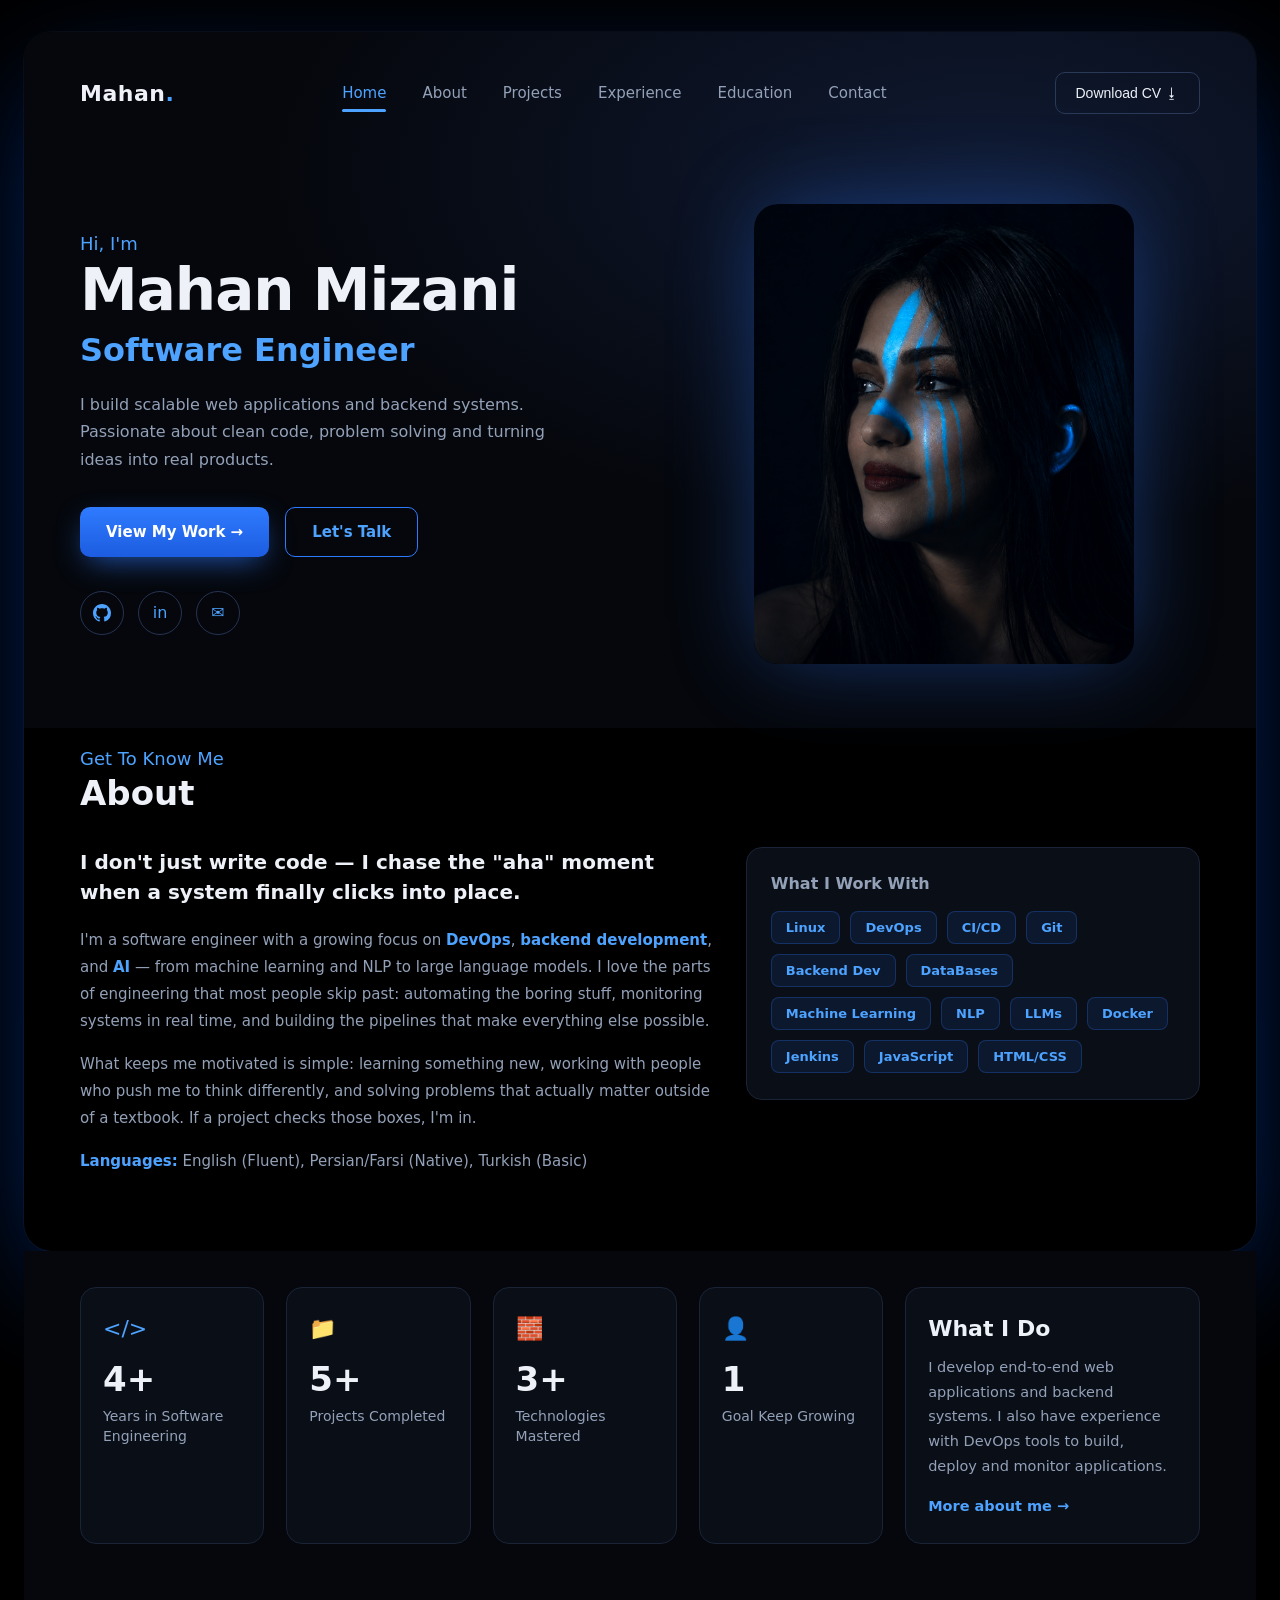
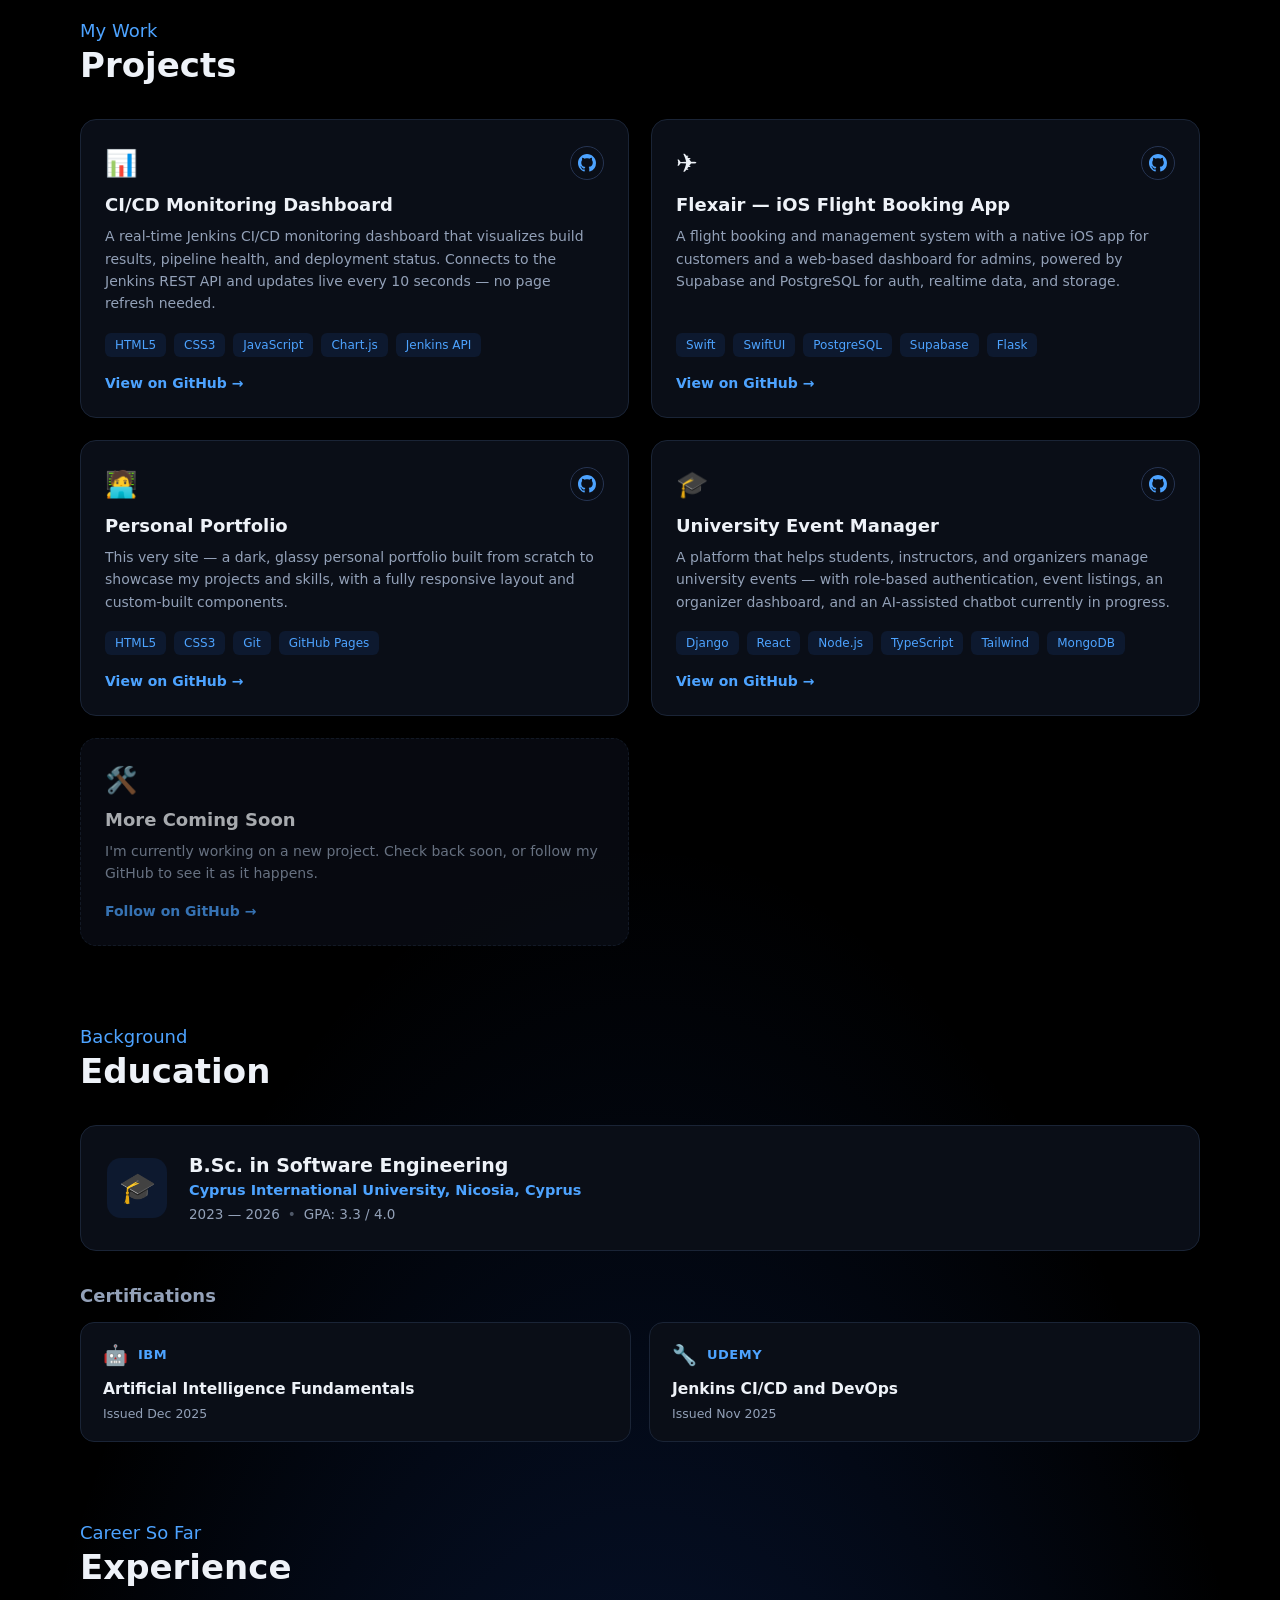
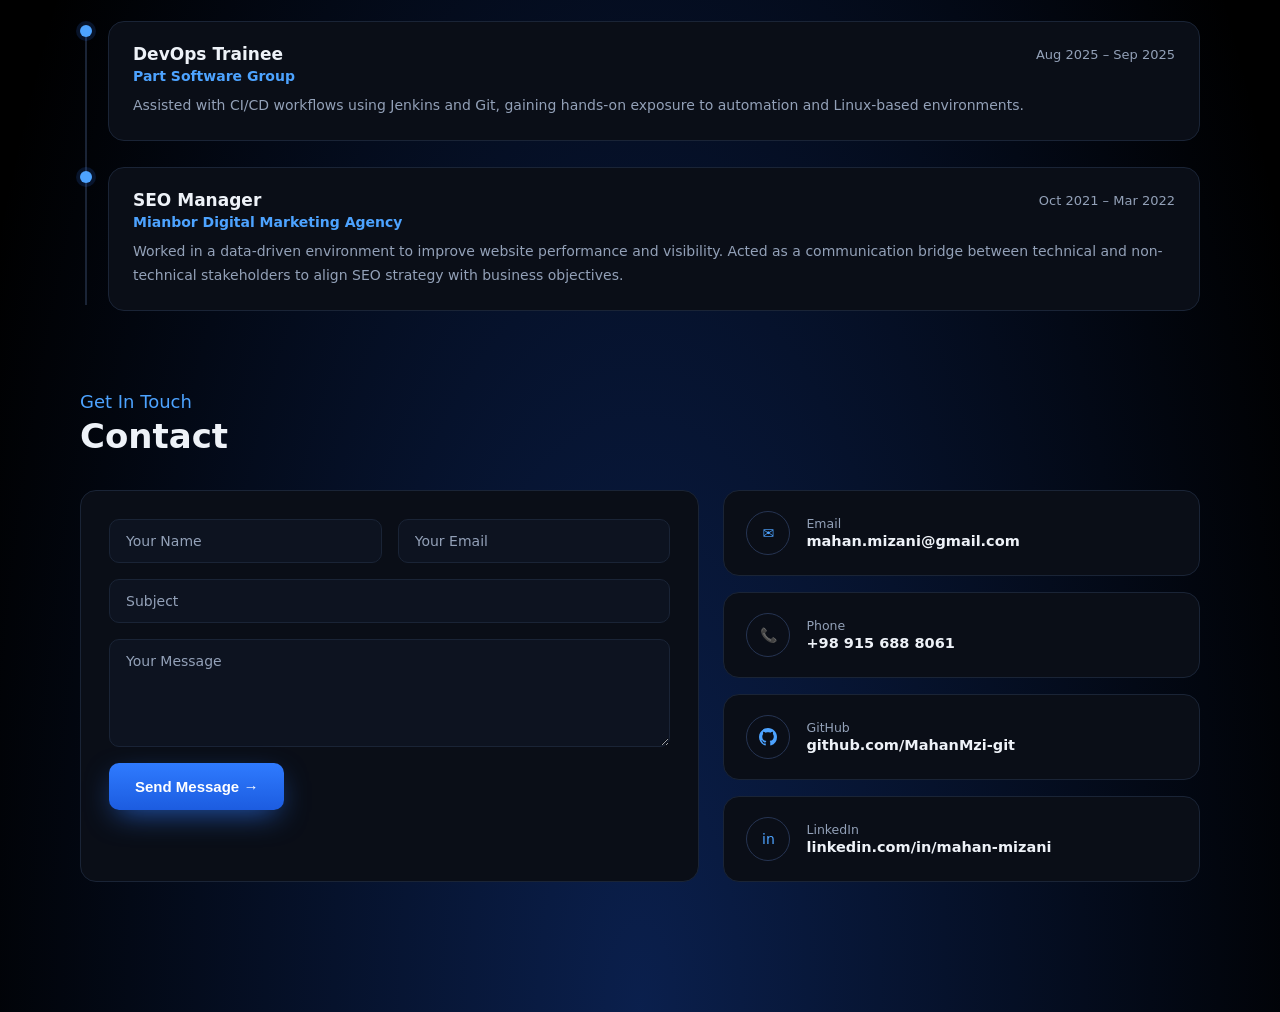
==== commit 3c0ed6ad: "adding github icon" ====
--- a/index.html
+++ b/index.html
@@ -32,7 +32,7 @@
             <a href="#contact" class="btn-secondary">Let's Talk</a>
           </div>
           <div class="social-row">
-            <a href="#" title="GitHub">GH</a>
+            <a href="#" title="GitHub"><svg class="icon-svg" viewBox="0 0 24 24"><path d="M12 0C5.37 0 0 5.37 0 12c0 5.31 3.435 9.795 8.205 11.385.6.105.825-.255.825-.57 0-.285-.015-1.23-.015-2.235-3.015.555-3.795-.735-4.035-1.41-.135-.345-.72-1.41-1.23-1.695-.42-.225-1.02-.78-.015-.795.945-.015 1.62.87 1.845 1.23 1.08 1.815 2.805 1.305 3.495.99.105-.78.42-1.305.765-1.605-2.67-.3-5.46-1.335-5.46-5.925 0-1.305.465-2.385 1.23-3.225-.12-.3-.54-1.53.12-3.18 0 0 1.005-.315 3.3 1.23.96-.27 1.98-.405 3-.405s2.04.135 3 .405c2.295-1.56 3.3-1.23 3.3-1.23.66 1.65.24 2.88.12 3.18.765.84 1.23 1.905 1.23 3.225 0 4.605-2.805 5.625-5.475 5.925.435.375.81 1.095.81 2.22 0 1.605-.015 2.895-.015 3.3 0 .315.225.69.825.57A12.02 12.02 0 0024 12c0-6.63-5.37-12-12-12z"/></svg></a>
             <a href="#" title="LinkedIn">in</a>
             <a href="#" title="Email">✉</a>
           </div>
@@ -58,7 +58,9 @@
           <p class="about-lead">I don't just write code — I chase the "aha" moment when a system finally clicks into place.</p>
           <p>I'm a software engineer with a growing focus on <strong>DevOps</strong>, <strong>backend development</strong>, and <strong>AI</strong> — from machine learning and NLP to large language models. I love the parts of engineering that most people skip past: automating the boring stuff, monitoring systems in real time, and building the pipelines that make everything else possible.</p>
           <p>What keeps me motivated is simple: learning something new, working with people who push me to think differently, and solving problems that actually matter outside of a textbook. If a project checks those boxes, I'm in.</p>
-        </div>
+          <p><strong>Languages:</strong> English (Fluent), Persian/Farsi (Native), Turkish (Basic)</p>
+        </div>
+        
 
         <div class="about-skills">
           <h3>What I Work With</h3>
@@ -66,6 +68,7 @@
             <div class="skill-tag">Linux</div>
             <div class="skill-tag">DevOps</div>
             <div class="skill-tag">CI/CD</div>
+            <div class="skill-tag">Git</div>
             <div class="skill-tag">Backend Dev</div>
             <div class="skill-tag">DataBases</div>
             <div class="skill-tag">Machine Learning</div>
@@ -73,7 +76,9 @@
             <div class="skill-tag">LLMs</div>
             <div class="skill-tag">Docker</div>
             <div class="skill-tag">Jenkins</div>
-            <div class="skill-tag">Git</div>
+            <div class="skill-tag">JavaScript</div>
+            <div class="skill-tag">HTML/CSS</div>
+          </div>
           </div>
         </div>
       </div>
@@ -119,7 +124,7 @@
           <div class="project-top">
             <span class="project-icon">📊</span>
             <div class="project-links">
-              <a href="https://github.com/MahanMzi-git/CI-CD-monitoring-dashboard" target="_blank" title="GitHub Repo">GH</a>
+              <a href="https://github.com/MahanMzi-git/CI-CD-monitoring-dashboard" target="_blank" title="GitHub Repo"><svg class="icon-svg" viewBox="0 0 24 24"><path d="M12 0C5.37 0 0 5.37 0 12c0 5.31 3.435 9.795 8.205 11.385.6.105.825-.255.825-.57 0-.285-.015-1.23-.015-2.235-3.015.555-3.795-.735-4.035-1.41-.135-.345-.72-1.41-1.23-1.695-.42-.225-1.02-.78-.015-.795.945-.015 1.62.87 1.845 1.23 1.08 1.815 2.805 1.305 3.495.99.105-.78.42-1.305.765-1.605-2.67-.3-5.46-1.335-5.46-5.925 0-1.305.465-2.385 1.23-3.225-.12-.3-.54-1.53.12-3.18 0 0 1.005-.315 3.3 1.23.96-.27 1.98-.405 3-.405s2.04.135 3 .405c2.295-1.56 3.3-1.23 3.3-1.23.66 1.65.24 2.88.12 3.18.765.84 1.23 1.905 1.23 3.225 0 4.605-2.805 5.625-5.475 5.925.435.375.81 1.095.81 2.22 0 1.605-.015 2.895-.015 3.3 0 .315.225.69.825.57A12.02 12.02 0 0024 12c0-6.63-5.37-12-12-12z"/></svg></a>
             </div>
           </div>
           <h3>CI/CD Monitoring Dashboard</h3>
@@ -138,7 +143,7 @@
           <div class="project-top">
             <span class="project-icon">✈️</span>
             <div class="project-links">
-              <a href="https://github.com/frimoss/flexair-ios" target="_blank" title="GitHub Repo">GH</a>
+              <a href="https://github.com/frimoss/flexair-ios" target="_blank" title="GitHub Repo"><svg class="icon-svg" viewBox="0 0 24 24"><path d="M12 0C5.37 0 0 5.37 0 12c0 5.31 3.435 9.795 8.205 11.385.6.105.825-.255.825-.57 0-.285-.015-1.23-.015-2.235-3.015.555-3.795-.735-4.035-1.41-.135-.345-.72-1.41-1.23-1.695-.42-.225-1.02-.78-.015-.795.945-.015 1.62.87 1.845 1.23 1.08 1.815 2.805 1.305 3.495.99.105-.78.42-1.305.765-1.605-2.67-.3-5.46-1.335-5.46-5.925 0-1.305.465-2.385 1.23-3.225-.12-.3-.54-1.53.12-3.18 0 0 1.005-.315 3.3 1.23.96-.27 1.98-.405 3-.405s2.04.135 3 .405c2.295-1.56 3.3-1.23 3.3-1.23.66 1.65.24 2.88.12 3.18.765.84 1.23 1.905 1.23 3.225 0 4.605-2.805 5.625-5.475 5.925.435.375.81 1.095.81 2.22 0 1.605-.015 2.895-.015 3.3 0 .315.225.69.825.57A12.02 12.02 0 0024 12c0-6.63-5.37-12-12-12z"/></svg></a>
             </div>
           </div>
           <h3>Flexair — iOS Flight Booking App</h3>
@@ -157,7 +162,7 @@
           <div class="project-top">
             <span class="project-icon">🧑‍💻</span>
             <div class="project-links">
-              <a href="https://github.com/MahanMzi-git/portfolio" target="_blank" title="GitHub Repo">GH</a>
+              <a href="https://github.com/MahanMzi-git/portfolio" target="_blank" title="GitHub Repo"><svg class="icon-svg" viewBox="0 0 24 24"><path d="M12 0C5.37 0 0 5.37 0 12c0 5.31 3.435 9.795 8.205 11.385.6.105.825-.255.825-.57 0-.285-.015-1.23-.015-2.235-3.015.555-3.795-.735-4.035-1.41-.135-.345-.72-1.41-1.23-1.695-.42-.225-1.02-.78-.015-.795.945-.015 1.62.87 1.845 1.23 1.08 1.815 2.805 1.305 3.495.99.105-.78.42-1.305.765-1.605-2.67-.3-5.46-1.335-5.46-5.925 0-1.305.465-2.385 1.23-3.225-.12-.3-.54-1.53.12-3.18 0 0 1.005-.315 3.3 1.23.96-.27 1.98-.405 3-.405s2.04.135 3 .405c2.295-1.56 3.3-1.23 3.3-1.23.66 1.65.24 2.88.12 3.18.765.84 1.23 1.905 1.23 3.225 0 4.605-2.805 5.625-5.475 5.925.435.375.81 1.095.81 2.22 0 1.605-.015 2.895-.015 3.3 0 .315.225.69.825.57A12.02 12.02 0 0024 12c0-6.63-5.37-12-12-12z"/></svg></a>
             </div>
           </div>
           <h3>Personal Portfolio</h3>
@@ -175,15 +180,17 @@
           <div class="project-top">
             <span class="project-icon">🎓</span>
             <div class="project-links">
-              <a href="https://github.com/Neginadg/university-event-manager" target="_blank" title="GitHub Repo">GH</a>
+              <a href="https://github.com/Neginadg/university-event-manager" target="_blank" title="GitHub Repo"><svg class="icon-svg" viewBox="0 0 24 24"><path d="M12 0C5.37 0 0 5.37 0 12c0 5.31 3.435 9.795 8.205 11.385.6.105.825-.255.825-.57 0-.285-.015-1.23-.015-2.235-3.015.555-3.795-.735-4.035-1.41-.135-.345-.72-1.41-1.23-1.695-.42-.225-1.02-.78-.015-.795.945-.015 1.62.87 1.845 1.23 1.08 1.815 2.805 1.305 3.495.99.105-.78.42-1.305.765-1.605-2.67-.3-5.46-1.335-5.46-5.925 0-1.305.465-2.385 1.23-3.225-.12-.3-.54-1.53.12-3.18 0 0 1.005-.315 3.3 1.23.96-.27 1.98-.405 3-.405s2.04.135 3 .405c2.295-1.56 3.3-1.23 3.3-1.23.66 1.65.24 2.88.12 3.18.765.84 1.23 1.905 1.23 3.225 0 4.605-2.805 5.625-5.475 5.925.435.375.81 1.095.81 2.22 0 1.605-.015 2.895-.015 3.3 0 .315.225.69.825.57A12.02 12.02 0 0024 12c0-6.63-5.37-12-12-12z"/></svg></a>
             </div>
           </div>
           <h3>University Event Manager</h3>
           <p>A platform that helps students, instructors, and organizers manage university events — with role-based authentication, event listings, an organizer dashboard, and an AI-assisted chatbot currently in progress.</p>
           <div class="tech-tags">
+            <span>Django</span>
             <span>React</span>
             <span>Node.js</span>
-            <span>Express</span>
+            <span>TypeScript</span>
+            <span>Tailwind</span>
             <span>MongoDB</span>
           </div>
           <a class="project-link" href="https://github.com/Neginadg/university-event-manager" target="_blank">View on GitHub →</a>
@@ -211,7 +218,7 @@
         <div class="edu-degree-icon">🎓</div>
         <div class="edu-degree-info">
           <h3>B.Sc. in Software Engineering</h3>
-          <p class="edu-school">Cyprus International University</p>
+          <p class="edu-school">Cyprus International University, Nicosia, Cyprus</p>
           <div class="edu-meta">
             <span>2023 — 2026</span>
             <span class="edu-dot">•</span>
@@ -305,9 +312,16 @@
               <p class="contact-value">mahan.mizani@gmail.com</p>
             </div>
           </a>
+          <a class="contact-info-card" href="tel:+989156888061">
+            <span class="contact-icon">📞</span>
+            <div>
+              <p class="contact-label">Phone</p>
+              <p class="contact-value">+98 915 688 8061</p>
+            </div>
+          </a>
 
           <a class="contact-info-card" href="https://github.com/MahanMzi-git" target="_blank">
-            <span class="contact-icon">GH</span>
+            <span class="contact-icon"><svg class="icon-svg" viewBox="0 0 24 24"><path d="M12 0C5.37 0 0 5.37 0 12c0 5.31 3.435 9.795 8.205 11.385.6.105.825-.255.825-.57 0-.285-.015-1.23-.015-2.235-3.015.555-3.795-.735-4.035-1.41-.135-.345-.72-1.41-1.23-1.695-.42-.225-1.02-.78-.015-.795.945-.015 1.62.87 1.845 1.23 1.08 1.815 2.805 1.305 3.495.99.105-.78.42-1.305.765-1.605-2.67-.3-5.46-1.335-5.46-5.925 0-1.305.465-2.385 1.23-3.225-.12-.3-.54-1.53.12-3.18 0 0 1.005-.315 3.3 1.23.96-.27 1.98-.405 3-.405s2.04.135 3 .405c2.295-1.56 3.3-1.23 3.3-1.23.66 1.65.24 2.88.12 3.18.765.84 1.23 1.905 1.23 3.225 0 4.605-2.805 5.625-5.475 5.925.435.375.81 1.095.81 2.22 0 1.605-.015 2.895-.015 3.3 0 .315.225.69.825.57A12.02 12.02 0 0024 12c0-6.63-5.37-12-12-12z"/></svg></span>
             <div>
               <p class="contact-label">GitHub</p>
               <p class="contact-value">github.com/MahanMzi-git</p>
--- a/pfstyle.css
+++ b/pfstyle.css
@@ -512,4 +512,10 @@
 @media (max-width: 1000px){
   .experience-section{ padding: 20px 20px 40px; }
   .timeline-top{ flex-direction: column; align-items: flex-start; }
+}
+
+.icon-svg{
+  width: 18px;
+  height: 18px;
+  fill: currentColor;
 }
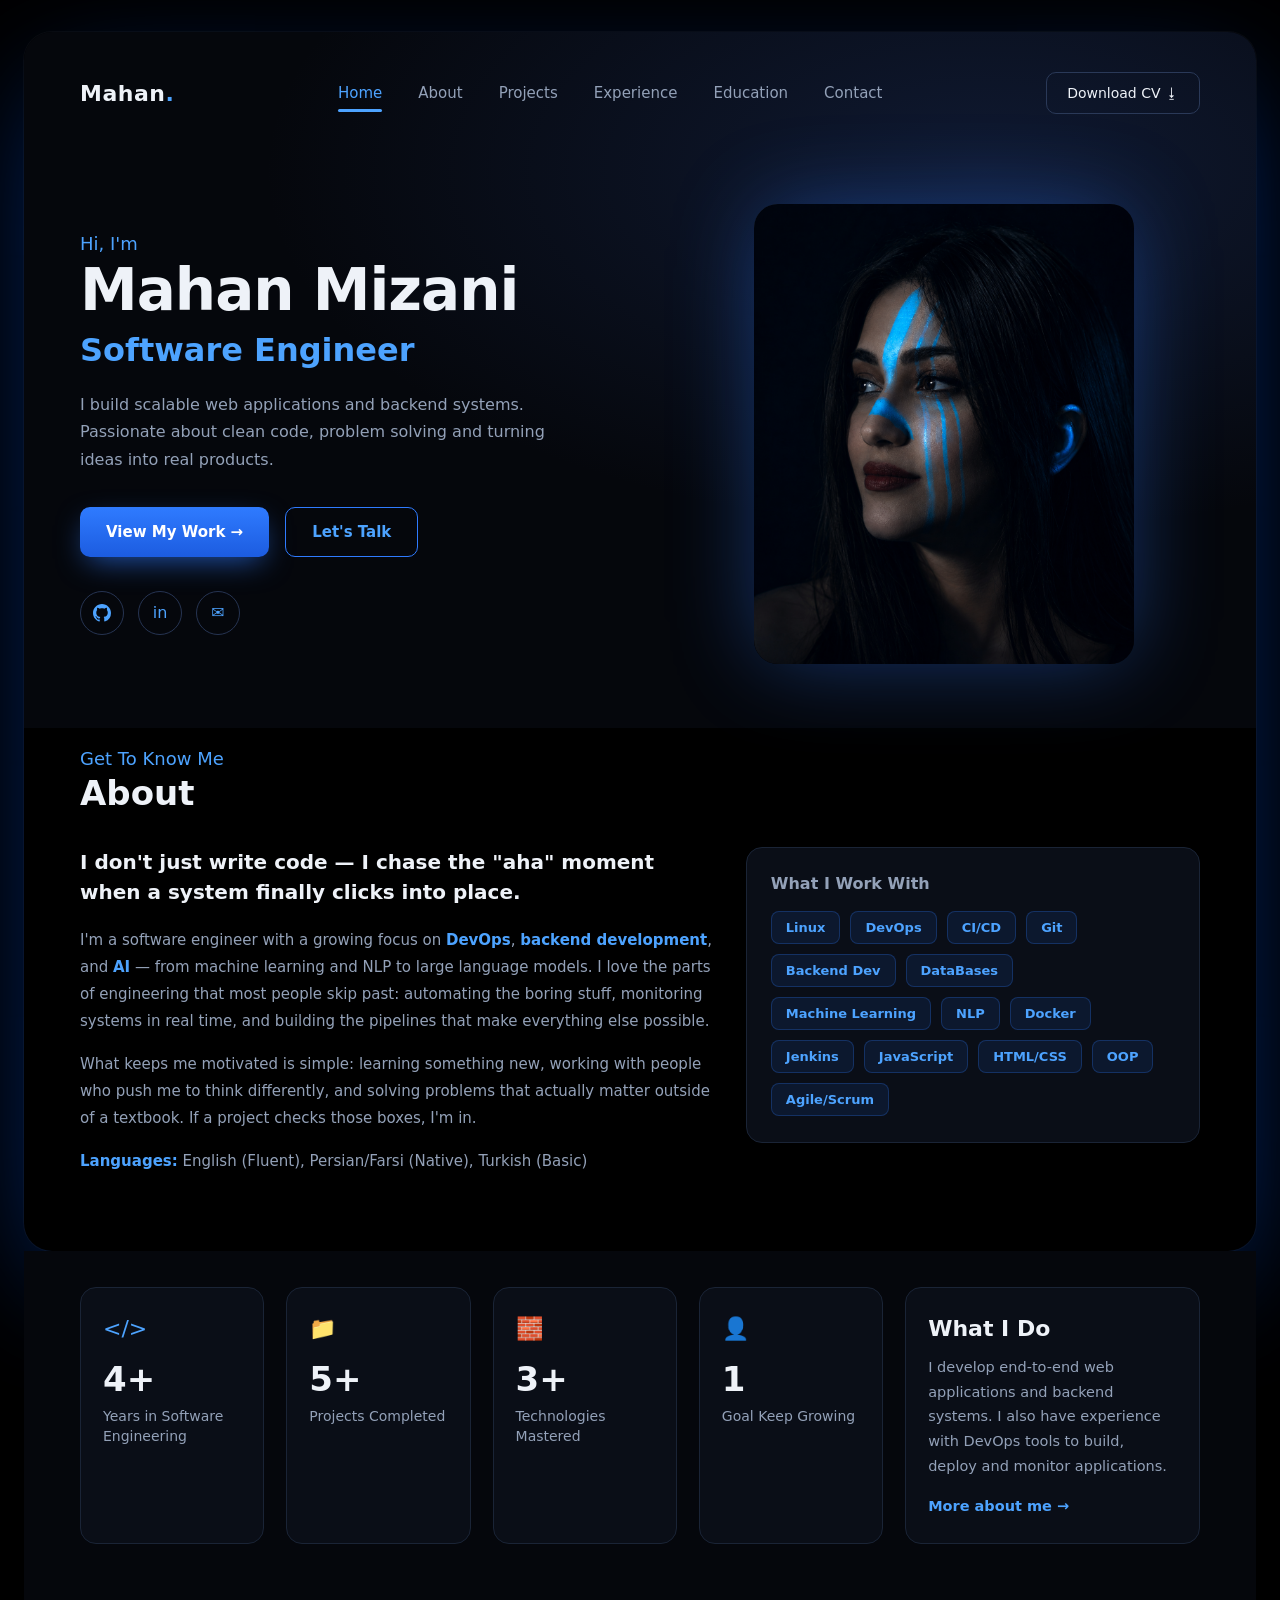
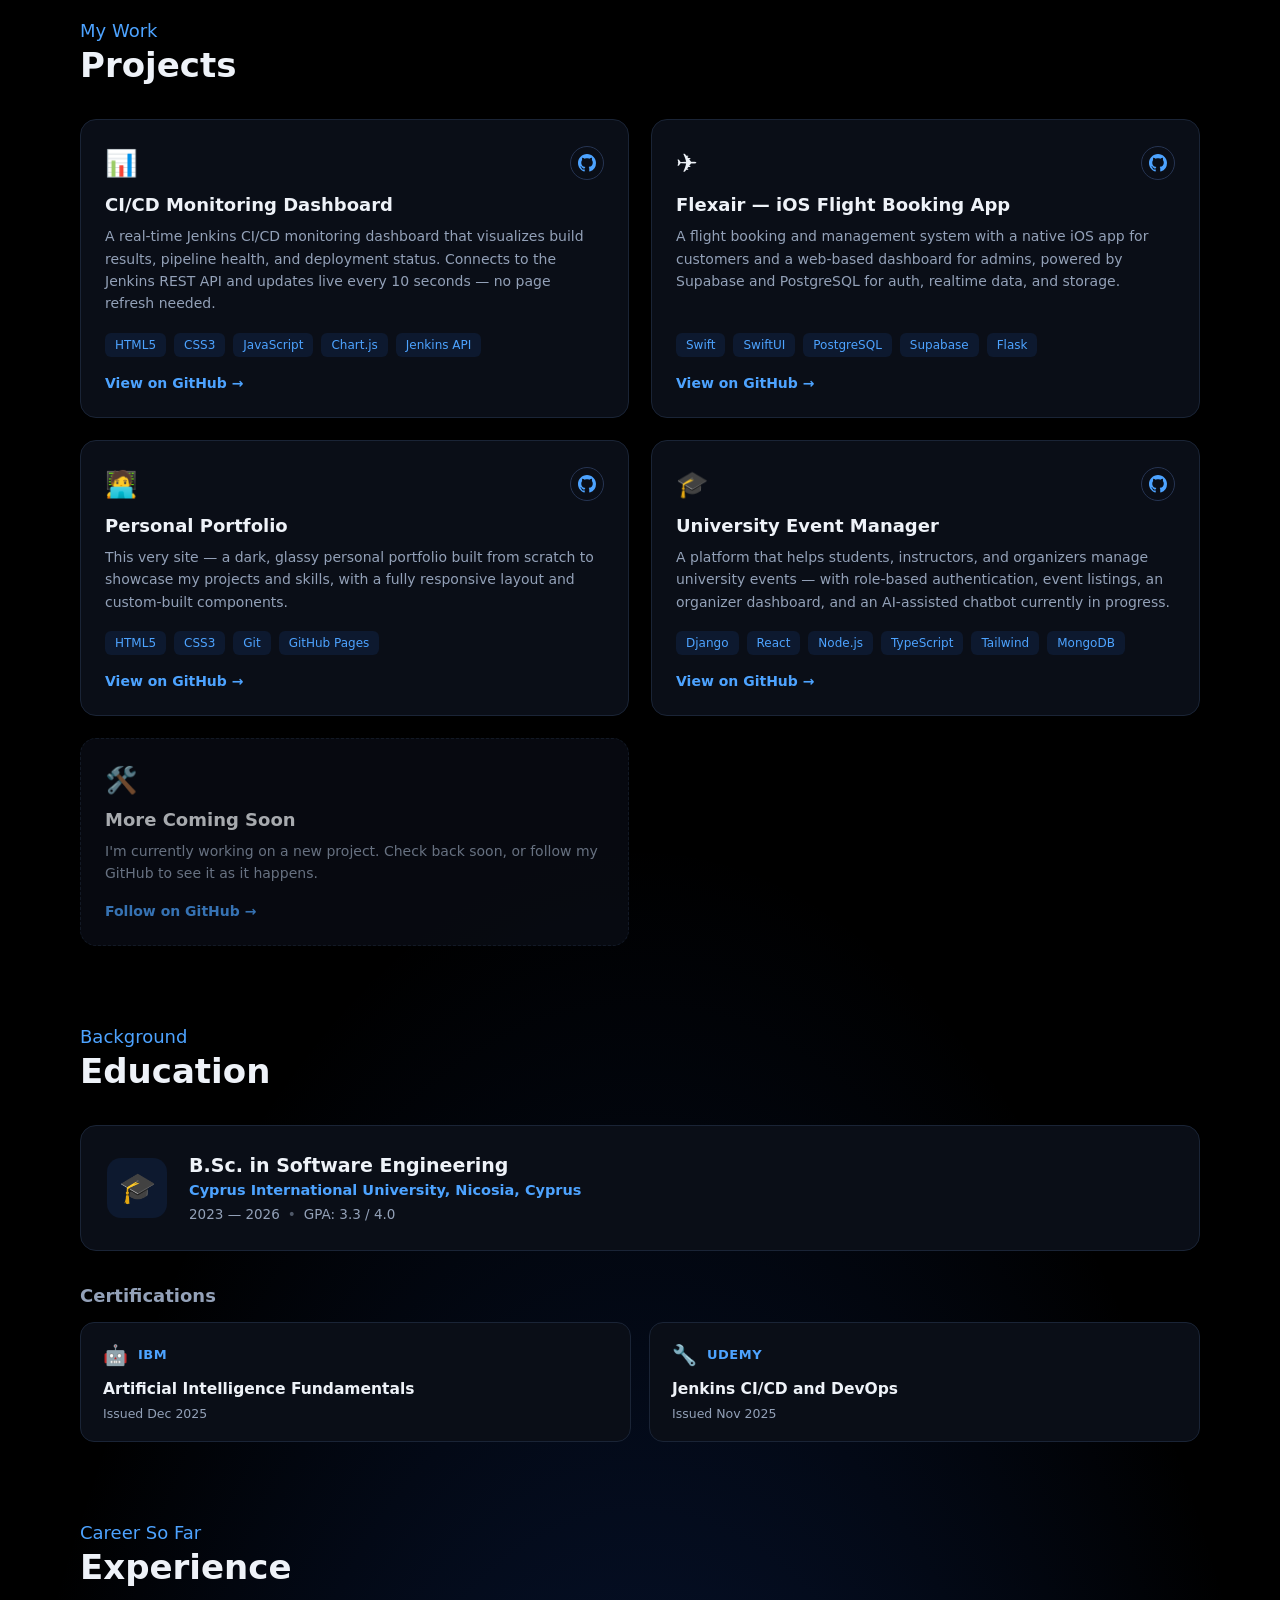
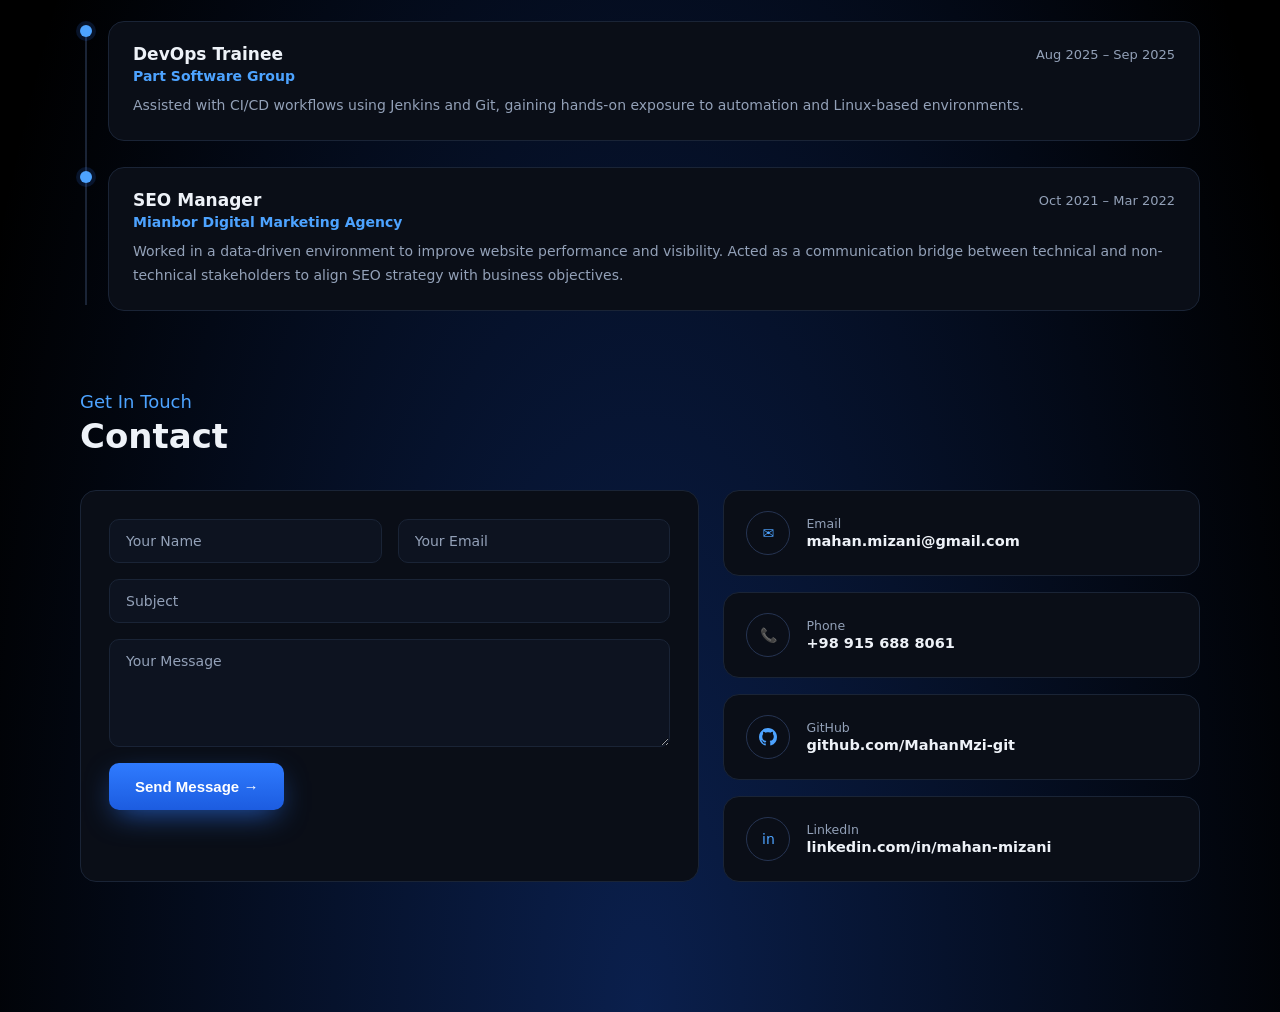
==== commit ae3cef6f: "adding cv to its button" ====
--- a/index.html
+++ b/index.html
@@ -18,7 +18,7 @@
           <li><a href="#education">Education</a></li>
           <li><a href="#contact">Contact</a></li>
         </ul>
-        <button class="cv-btn">Download CV ⭳</button>
+          <a href="mahan-mizani-CV-junior software-engineer.pdf" download class="cv-btn">Download CV ⭳</a>
       </nav>
 
       <div class="hero-grid">
@@ -73,11 +73,12 @@
             <div class="skill-tag">DataBases</div>
             <div class="skill-tag">Machine Learning</div>
             <div class="skill-tag">NLP</div>
-            <div class="skill-tag">LLMs</div>
             <div class="skill-tag">Docker</div>
             <div class="skill-tag">Jenkins</div>
             <div class="skill-tag">JavaScript</div>
             <div class="skill-tag">HTML/CSS</div>
+            <div class="skill-tag">OOP</div>
+            <div class="skill-tag">Agile/Scrum</div>
           </div>
           </div>
         </div>
--- a/pfstyle.css
+++ b/pfstyle.css
@@ -518,4 +518,10 @@
   width: 18px;
   height: 18px;
   fill: currentColor;
+}
+
+.btn-primary,
+.btn-secondary,
+.cv-btn{
+  text-decoration: none;
 }
